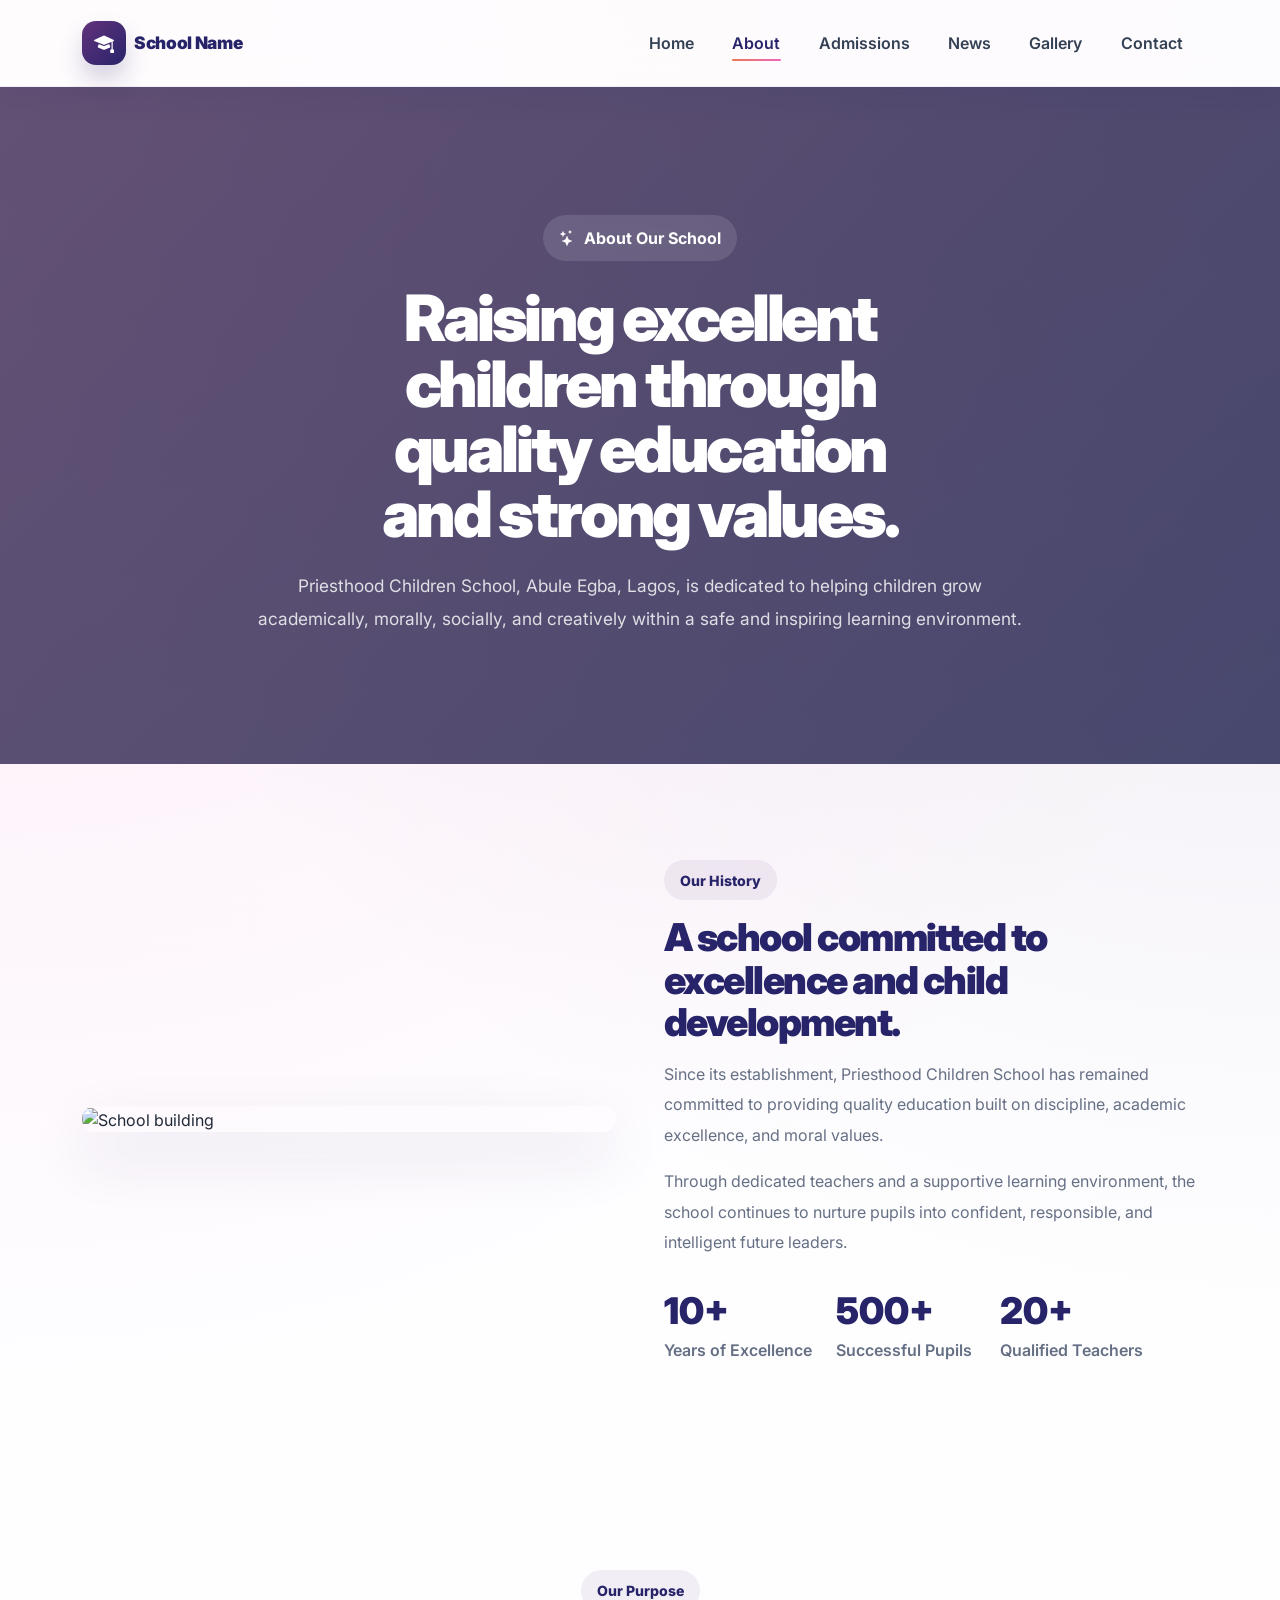
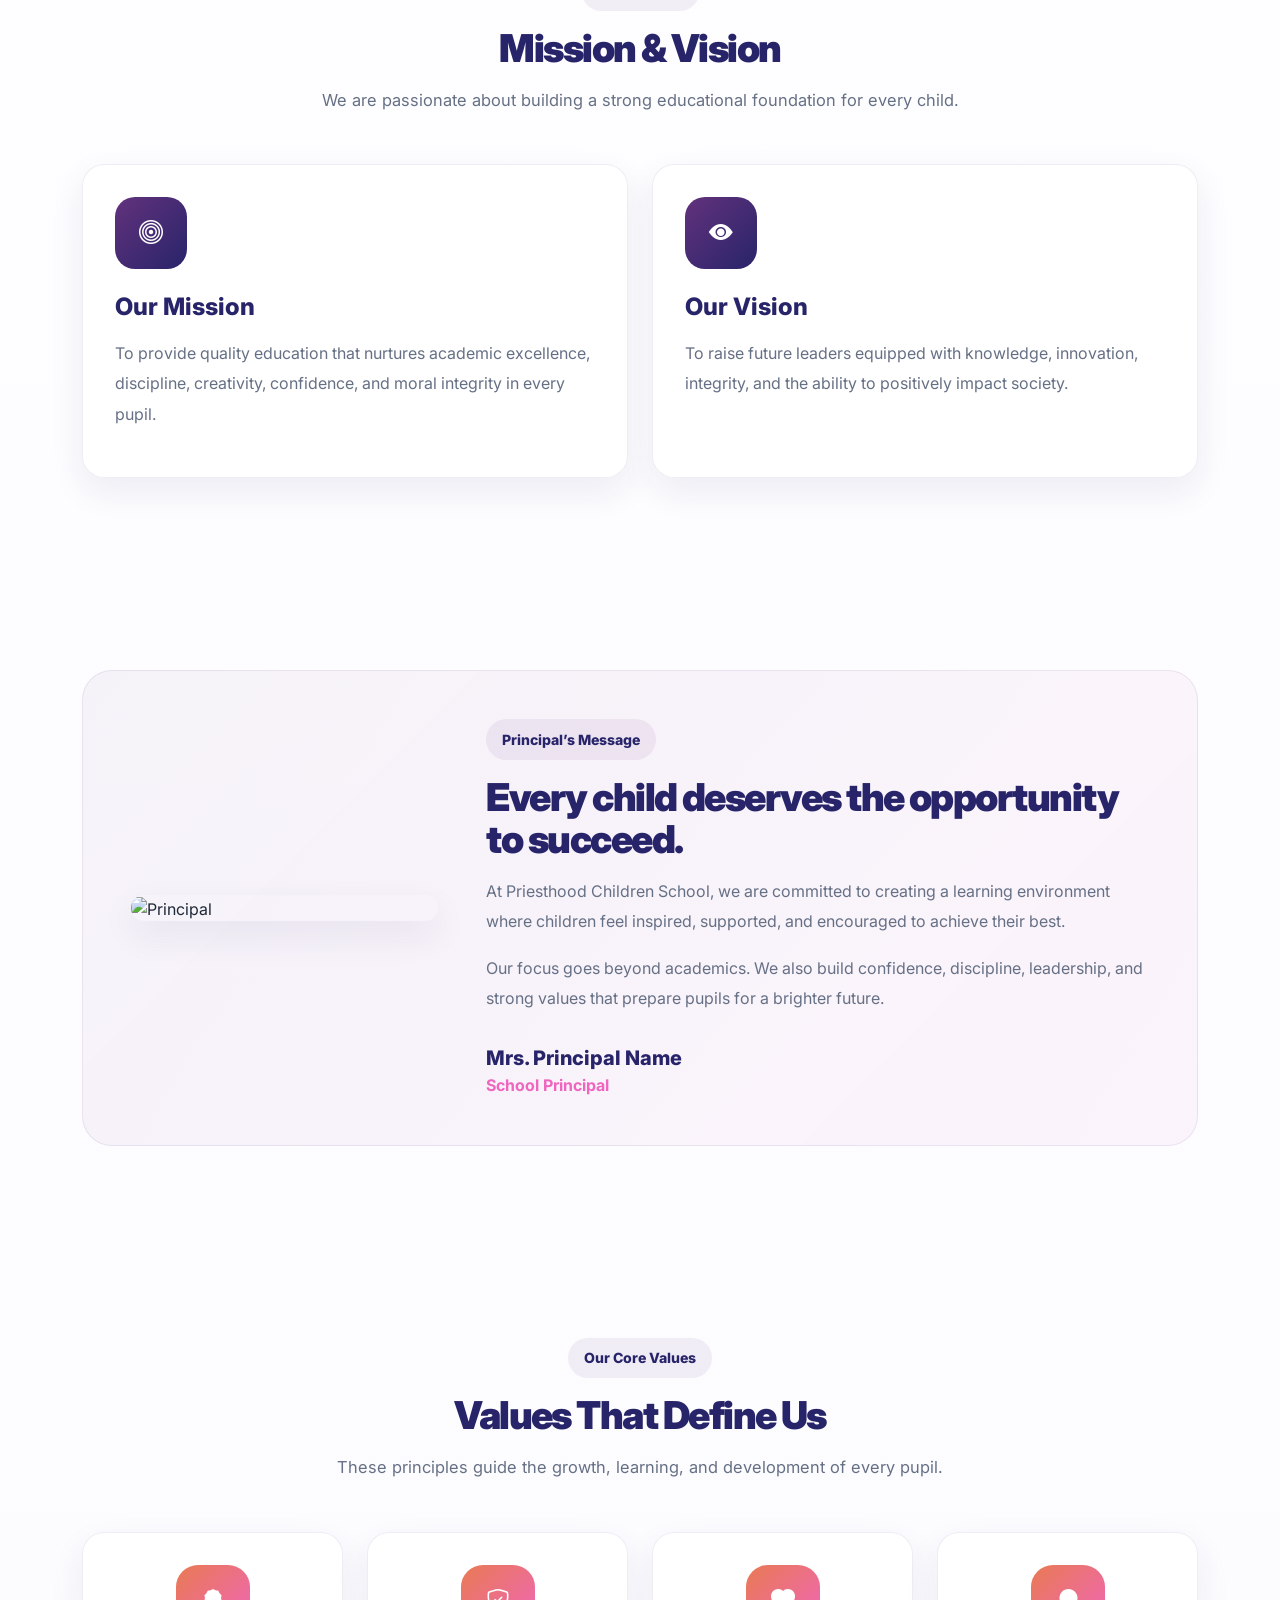
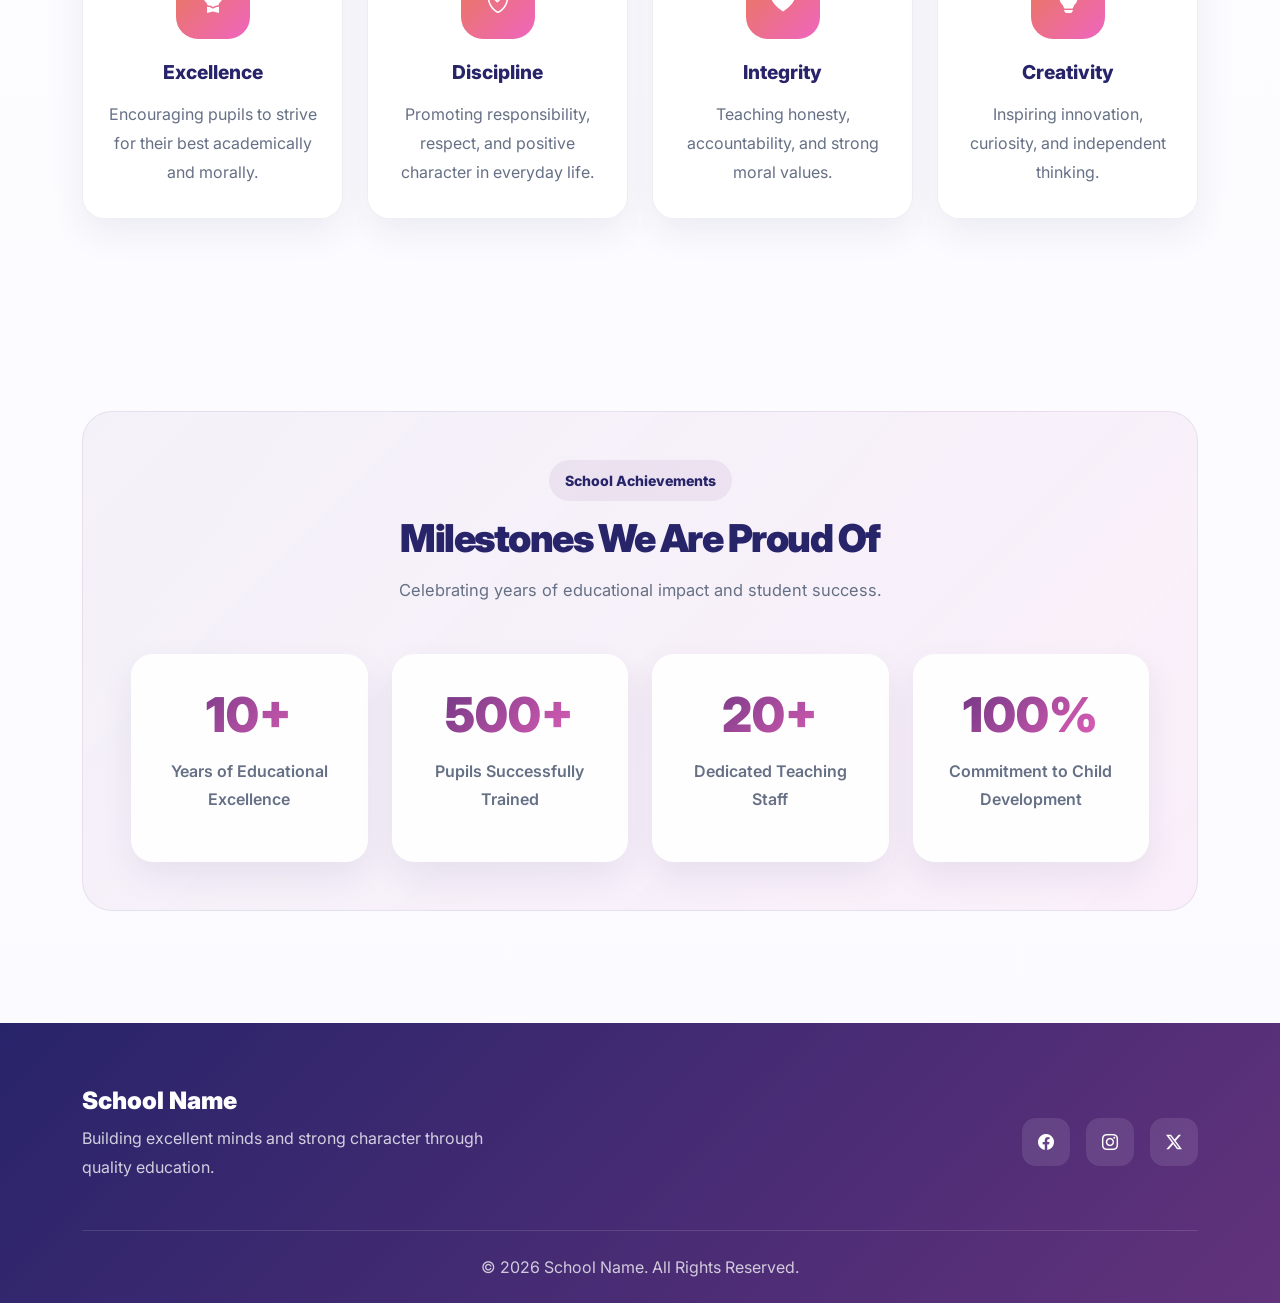
==== about.html @ 733e1d19 "first commit" ====
<!DOCTYPE html>
<html lang="en">
<head>
  <meta charset="UTF-8" />
  <meta name="viewport" content="width=device-width, initial-scale=1.0" />
  <title>School Website</title>
  <link href="https://cdn.jsdelivr.net/npm/bootstrap@5.3.3/dist/css/bootstrap.min.css" rel="stylesheet">
  <link href="https://cdn.jsdelivr.net/npm/bootstrap-icons@1.11.3/font/bootstrap-icons.min.css" rel="stylesheet">
  <link rel="preconnect" href="https://fonts.googleapis.com">
  <link rel="preconnect" href="https://fonts.gstatic.com" crossorigin>
  <link href="https://fonts.googleapis.com/css2?family=Inter:wght@400;500;600;700;800;900&display=swap" rel="stylesheet">
  <link rel="stylesheet" href="styles.css">
</head>
<body>
  <nav class="navbar navbar-expand-lg sticky-top main-nav py-3">
    <div class="container">
      <a class="navbar-brand d-flex align-items-center gap-2" href="#home" aria-label="School home">
        <span class="brand-mark">
          <i class="bi bi-mortarboard-fill"></i>
        </span>
        <span class="brand-text">School Name</span>
      </a>

      <button class="navbar-toggler border-0 shadow-none" type="button" data-bs-toggle="collapse" data-bs-target="#mainNav" aria-controls="mainNav" aria-expanded="false" aria-label="Toggle navigation">
        <span class="navbar-toggler-icon"></span>
      </button>

      <div class="collapse navbar-collapse" id="mainNav">
        <ul class="navbar-nav ms-auto align-items-lg-center gap-lg-2">
          <li class="nav-item"><a class="nav-link" href="index.html">Home</a></li>
          <li class="nav-item"><a class="nav-link active" href="about.html">About</a></li>
          <li class="nav-item"><a class="nav-link" href="admissions.html">Admissions</a></li>
          <li class="nav-item"><a class="nav-link" href="news.html">News</a></li>
          <li class="nav-item"><a class="nav-link" href="gallery.html">Gallery</a></li>
          <li class="nav-item"><a class="nav-link" href="contact.html">Contact</a></li>
        </ul>
      </div>
    </div>
  </nav>
    <!-- =========================================================
       ABOUT HERO SECTION
  ========================================================= -->
  <section class="about-hero-section">
    <div class="about-hero-overlay"></div>

    <div class="container position-relative">
      <div class="row justify-content-center text-center">
        <div class="col-lg-9">
          <span class="about-badge">
            <i class="bi bi-stars"></i>
            About Our School
          </span>

          <h1 class="about-hero-title">
            Raising excellent children through quality education and strong values.
          </h1>

          <p class="about-hero-text">
            Priesthood Children School, Abule Egba, Lagos, is dedicated to helping children grow academically, morally, socially, and creatively within a safe and inspiring learning environment.
          </p>
        </div>
      </div>
    </div>
  </section>

  <!-- =========================================================
       SCHOOL HISTORY SECTION
  ========================================================= -->
  <section class="history-section">
    <div class="container">
      <div class="row align-items-center g-5">
        <div class="col-lg-6">
          <div class="history-image">
            <img src="https://images.unsplash.com/photo-1523050854058-8df90110c9f1?auto=format&fit=crop&w=1400&q=80" alt="School building">
          </div>
        </div>

        <div class="col-lg-6">
          <span class="section-tag">Our History</span>

          <h2 class="section-title">
            A school committed to excellence and child development.
          </h2>

          <p class="history-text">
            Since its establishment, Priesthood Children School has remained committed to providing quality education built on discipline, academic excellence, and moral values.
          </p>

          <p class="history-text">
            Through dedicated teachers and a supportive learning environment, the school continues to nurture pupils into confident, responsible, and intelligent future leaders.
          </p>

          <div class="history-stats">
            <div class="history-stat">
              <h3>10+</h3>
              <p>Years of Excellence</p>
            </div>

            <div class="history-stat">
              <h3>500+</h3>
              <p>Successful Pupils</p>
            </div>

            <div class="history-stat">
              <h3>20+</h3>
              <p>Qualified Teachers</p>
            </div>
          </div>
        </div>
      </div>
    </div>
  </section>

  <!-- =========================================================
       MISSION & VISION SECTION
  ========================================================= -->
  <section class="mission-section">
    <div class="container">
      <div class="section-heading text-center">
        <span class="section-tag">Our Purpose</span>

        <h2 class="section-title">
          Mission & Vision
        </h2>

        <p class="section-subtitle">
          We are passionate about building a strong educational foundation for every child.
        </p>
      </div>

      <div class="row g-4">
        <!-- Mission Card -->
        <div class="col-lg-6">
          <div class="mission-card">
            <div class="mission-icon">
              <i class="bi bi-bullseye"></i>
            </div>

            <h3>Our Mission</h3>

            <p>
              To provide quality education that nurtures academic excellence, discipline, creativity, confidence, and moral integrity in every pupil.
            </p>
          </div>
        </div>

        <!-- Vision Card -->
        <div class="col-lg-6">
          <div class="mission-card">
            <div class="mission-icon">
              <i class="bi bi-eye-fill"></i>
            </div>

            <h3>Our Vision</h3>

            <p>
              To raise future leaders equipped with knowledge, innovation, integrity, and the ability to positively impact society.
            </p>
          </div>
        </div>
      </div>
    </div>
  </section>

  <!-- =========================================================
       PRINCIPAL MESSAGE SECTION
  ========================================================= -->
  <section class="principal-section">
    <div class="container">
      <div class="principal-wrapper">
        <div class="row align-items-center g-5">
          <div class="col-lg-4">
            <div class="principal-image">
              <img src="https://images.unsplash.com/photo-1573496359142-b8d87734a5a2?auto=format&fit=crop&w=1200&q=80" alt="Principal">
            </div>
          </div>

          <div class="col-lg-8">
            <span class="section-tag">Principal’s Message</span>

            <h2 class="section-title">
              Every child deserves the opportunity to succeed.
            </h2>

            <p class="principal-text">
              At Priesthood Children School, we are committed to creating a learning environment where children feel inspired, supported, and encouraged to achieve their best.
            </p>

            <p class="principal-text">
              Our focus goes beyond academics. We also build confidence, discipline, leadership, and strong values that prepare pupils for a brighter future.
            </p>

            <div class="principal-signature">
              <h5>Mrs. Principal Name</h5>
              <span>School Principal</span>
            </div>
          </div>
        </div>
      </div>
    </div>
  </section>

  <!-- =========================================================
       CORE VALUES SECTION
  ========================================================= -->
  <section class="values-section">
    <div class="container">
      <div class="section-heading text-center">
        <span class="section-tag">Our Core Values</span>

        <h2 class="section-title">
          Values That Define Us
        </h2>

        <p class="section-subtitle">
          These principles guide the growth, learning, and development of every pupil.
        </p>
      </div>

      <div class="row g-4">
        <!-- Value -->
        <div class="col-lg-3 col-md-6">
          <div class="value-card">
            <div class="value-icon">
              <i class="bi bi-award-fill"></i>
            </div>

            <h4>Excellence</h4>

            <p>
              Encouraging pupils to strive for their best academically and morally.
            </p>
          </div>
        </div>

        <!-- Value -->
        <div class="col-lg-3 col-md-6">
          <div class="value-card">
            <div class="value-icon">
              <i class="bi bi-shield-check"></i>
            </div>

            <h4>Discipline</h4>

            <p>
              Promoting responsibility, respect, and positive character in everyday life.
            </p>
          </div>
        </div>

        <!-- Value -->
        <div class="col-lg-3 col-md-6">
          <div class="value-card">
            <div class="value-icon">
              <i class="bi bi-heart-fill"></i>
            </div>

            <h4>Integrity</h4>

            <p>
              Teaching honesty, accountability, and strong moral values.
            </p>
          </div>
        </div>

        <!-- Value -->
        <div class="col-lg-3 col-md-6">
          <div class="value-card">
            <div class="value-icon">
              <i class="bi bi-lightbulb-fill"></i>
            </div>

            <h4>Creativity</h4>

            <p>
              Inspiring innovation, curiosity, and independent thinking.
            </p>
          </div>
        </div>
      </div>
    </div>
  </section>

  <!-- =========================================================
       ACHIEVEMENTS SECTION
  ========================================================= -->
  <section class="achievement-section">
    <div class="container">
      <div class="achievement-wrapper">
        <div class="section-heading text-center">
          <span class="section-tag">School Achievements</span>

          <h2 class="section-title">
            Milestones We Are Proud Of
          </h2>

          <p class="section-subtitle">
            Celebrating years of educational impact and student success.
          </p>
        </div>

        <div class="row g-4">
          <!-- Achievement -->
          <div class="col-lg-3 col-md-6">
            <div class="achievement-card">
              <h3>10+</h3>
              <p>Years of Educational Excellence</p>
            </div>
          </div>

          <!-- Achievement -->
          <div class="col-lg-3 col-md-6">
            <div class="achievement-card">
              <h3>500+</h3>
              <p>Pupils Successfully Trained</p>
            </div>
          </div>

          <!-- Achievement -->
          <div class="col-lg-3 col-md-6">
            <div class="achievement-card">
              <h3>20+</h3>
              <p>Dedicated Teaching Staff</p>
            </div>
          </div>

          <!-- Achievement -->
          <div class="col-lg-3 col-md-6">
            <div class="achievement-card">
              <h3>100%</h3>
              <p>Commitment to Child Development</p>
            </div>
          </div>
        </div>
      </div>
    </div>
  </section>

  <!-- =========================================================
       FOOTER SECTION
  ========================================================= -->
  <footer class="main-footer">
    <div class="container">
      <div class="footer-content">
        <div>
          <h4 class="footer-logo">School Name</h4>

          <p class="footer-text">
            Building excellent minds and strong character through quality education.
          </p>
        </div>

        <div class="footer-socials">
          <a href="#"><i class="bi bi-facebook"></i></a>
          <a href="#"><i class="bi bi-instagram"></i></a>
          <a href="#"><i class="bi bi-twitter-x"></i></a>
        </div>
      </div>

      <div class="footer-bottom">
        <p>
          © 2026 School Name. All Rights Reserved.
        </p>
      </div>
    </div>
  </footer>

  <!-- Bootstrap JS -->
  <script src="https://cdn.jsdelivr.net/npm/bootstrap@5.3.3/dist/js/bootstrap.bundle.min.js"></script>
</body>
</html>
---- styles.css ----
:root {
  --major-1: #62327c;
  --major-2: #28246a;
  --minor-1: #e97a53;
  --minor-2: #ef65bf;
  --minor-3: #efffff;

  --text: #1f2937;
  --muted: #667085;
  --white: #ffffff;
  --border: rgba(40, 36, 106, 0.10);
  --shadow: 0 24px 60px rgba(40, 36, 106, 0.12);
  --shadow-soft: 0 14px 34px rgba(40, 36, 106, 0.08);
  --radius-xl: 30px;
  --radius-lg: 22px;
  --radius-md: 16px;
}

* {
  box-sizing: border-box;
}

html {
  scroll-behavior: smooth;
}

body {
  margin: 0;
  font-family: "Inter", sans-serif;
  color: var(--text);
  background:
    radial-gradient(circle at top left, rgba(239, 101, 191, 0.14), transparent 30%),
    radial-gradient(circle at top right, rgba(98, 50, 124, 0.12), transparent 28%),
    linear-gradient(180deg, #ffffff 0%, #fbfbff 100%);
}

/* NAVBAR */
.main-nav {
  background: rgba(255, 255, 255, 0.84) !important;
  backdrop-filter: blur(18px);
  box-shadow: 0 10px 30px rgba(40, 36, 106, 0.08);
  border-bottom: 1px solid rgba(40, 36, 106, 0.06);
}

.navbar-brand {
  text-decoration: none;
}

.brand-mark {
  width: 44px;
  height: 44px;
  border-radius: 14px;
  display: inline-grid;
  place-items: center;
  color: var(--white);
  background: linear-gradient(135deg, var(--major-1), var(--major-2));
  box-shadow: 0 14px 24px rgba(40, 36, 106, 0.20);
  flex: 0 0 auto;
}

.brand-text {
  font-weight: 900;
  font-size: 1.08rem;
  letter-spacing: -0.02em;
  color: var(--major-2);
}

.nav-link {
  position: relative;
  font-weight: 600;
  color: #344054 !important;
  padding: 0.7rem 0.95rem !important;
  transition: color 0.25s ease;
}

.nav-link::after {
  content: "";
  position: absolute;
  left: 0.9rem;
  right: 0.9rem;
  bottom: 0.35rem;
  height: 2px;
  border-radius: 999px;
  background: linear-gradient(90deg, var(--minor-1), var(--minor-2));
  transform: scaleX(0);
  transform-origin: center;
  transition: transform 0.25s ease;
}

.nav-link:hover,
.nav-link.active {
  color: var(--major-2) !important;
}

.nav-link:hover::after,
.nav-link.active::after {
  transform: scaleX(1);
}

.navbar-toggler {
  padding: 0.55rem 0.7rem;
}

.navbar-toggler:focus {
  box-shadow: none;
}

/* HERO */
.hero-section {
  position: relative;
  overflow: hidden;
  min-height: 100vh;
  padding: 0;
}

.hero-bg-carousel {
  position: absolute;
  inset: 0;
  z-index: 0;
}

.hero-bg-carousel .carousel-inner,
.hero-bg-carousel .carousel-item {
  height: 100%;
}

.hero-bg-carousel .carousel-item {
  transition: transform 1s ease-in-out, opacity 1s ease-in-out;
}

.hero-slide {
  width: 100%;
  height: 100vh;
  min-height: 760px;
  background-position: center;
  background-size: cover;
  background-repeat: no-repeat;
}

.hero-overlay-layer {
  position: absolute;
  inset: 0;
  z-index: 1;
  background:
    linear-gradient(90deg, rgba(18, 18, 42, 0.78) 0%, rgba(18, 18, 42, 0.56) 48%, rgba(18, 18, 42, 0.24) 100%),
    radial-gradient(circle at top left, rgba(239, 101, 191, 0.16), transparent 35%),
    radial-gradient(circle at bottom right, rgba(98, 50, 124, 0.18), transparent 30%);
}

.hero-content-wrap {
  position: relative;
  z-index: 2;
}

.hero-copy {
  color: #fff;
}

.hero-copy h1 {
  margin: 0;
  max-width: 12ch;
  font-size: clamp(2.5rem, 5vw, 5.2rem);
  line-height: 1.02;
  letter-spacing: -0.05em;
  font-weight: 900;
  color: #fff;
}

.hero-text {
  margin-top: 1.15rem;
  max-width: 42rem;
  font-size: 1.08rem;
  line-height: 1.9;
  color: rgba(255, 255, 255, 0.86);
}

.hero-badge {
  display: inline-flex;
  align-items: center;
  gap: 0.6rem;
  padding: 0.6rem 0.95rem;
  border-radius: 999px;
  background: rgba(255, 255, 255, 0.14);
  color: #fff;
  font-weight: 700;
  font-size: 0.9rem;
  margin-bottom: 1.1rem;
  border: 1px solid rgba(255, 255, 255, 0.18);
  backdrop-filter: blur(10px);
}

.hero-badge i {
  color: var(--minor-2);
}

.hero-actions .premium-btn {
  border-radius: 999px;
  padding: 0.95rem 1.35rem;
  font-weight: 700;
  border: none;
  transition: transform 0.2s ease, box-shadow 0.2s ease, background 0.2s ease;
}

.hero-actions .premium-btn:hover {
  transform: translateY(-2px);
}

.btn-primary.premium-btn {
  background: linear-gradient(135deg, var(--major-1), var(--major-2));
  box-shadow: 0 16px 28px rgba(40, 36, 106, 0.25);
}

.btn-primary.premium-btn:hover {
  background: linear-gradient(135deg, var(--major-2), var(--major-1));
}

.secondary-btn {
  color: #fff !important;
  background: rgba(255, 255, 255, 0.08) !important;
  border: 1px solid rgba(255, 255, 255, 0.18) !important;
  box-shadow: none;
  backdrop-filter: blur(10px);
}

.secondary-btn:hover {
  color: #fff !important;
  background: rgba(255, 255, 255, 0.14) !important;
}

.hero-mini-row {
  position: relative;
  z-index: 2;
}

.hero-mini-pill {
  display: inline-flex;
  align-items: center;
  gap: 0.5rem;
  padding: 0.65rem 0.95rem;
  border-radius: 999px;
  background: rgba(255, 255, 255, 0.11);
  color: #fff;
  border: 1px solid rgba(255, 255, 255, 0.14);
  backdrop-filter: blur(10px);
  font-weight: 600;
}

.hero-mini-pill i {
  color: var(--minor-2);
}

.hero-card {
  max-width: 390px;
  margin-left: auto;
  padding: 1rem 1.05rem;
  background: rgba(255, 255, 255, 0.95);
  border-radius: 22px;
  box-shadow: var(--shadow-soft);
  border: 1px solid rgba(40, 36, 106, 0.08);
  display: flex;
  gap: 0.95rem;
  align-items: center;
}

.hero-card-icon {
  width: 54px;
  height: 54px;
  border-radius: 18px;
  display: grid;
  place-items: center;
  flex: 0 0 auto;
  color: #fff;
  background: linear-gradient(135deg, var(--minor-1), var(--minor-2));
  box-shadow: 0 12px 22px rgba(239, 122, 83, 0.18);
  font-size: 1.2rem;
}

.hero-card h5 {
  margin: 0 0 0.25rem;
  font-size: 1rem;
  font-weight: 800;
  color: var(--major-2);
}

.hero-card p {
  margin: 0;
  color: var(--muted);
  font-size: 0.94rem;
  line-height: 1.6;
}

.hero-bg-carousel .carousel-indicators {
  margin-bottom: 1rem;
  z-index: 3;
}

.hero-bg-carousel .carousel-indicators [data-bs-target] {
  width: 10px;
  height: 10px;
  border-radius: 50%;
  background-color: rgba(255, 255, 255, 0.75);
}

.hero-bg-carousel .carousel-indicators .active {
  background-color: var(--minor-2);
}

.hero-bg-carousel .carousel-control-prev,
.hero-bg-carousel .carousel-control-next {
  width: 12%;
  z-index: 3;
}

.hero-bg-carousel .carousel-control-prev-icon,
.hero-bg-carousel .carousel-control-next-icon {
  background-size: 55% 55%;
  filter: drop-shadow(0 8px 16px rgba(0, 0, 0, 0.25));
}

/* RESPONSIVE */
@media (max-width: 991.98px) {
  .hero-section {
    min-height: 100svh;
  }

  .hero-slide {
    min-height: 100svh;
  }

  .hero-copy h1 {
    max-width: 100%;
  }

  .hero-card {
    margin-left: 0;
    margin-top: 2rem;
  }
}

@media (max-width: 575.98px) {
  .hero-actions .premium-btn,
  .hero-mini-pill {
    width: 100%;
    justify-content: center;
  }

  .hero-card {
    flex-direction: column;
    align-items: flex-start;
  }
}

.intro-section {
  padding: 5rem 0;
}

.section-kicker {
  display: inline-flex;
  align-items: center;
  gap: 0.5rem;
  padding: 0.55rem 0.9rem;
  border-radius: 999px;
  background: rgba(98, 50, 124, 0.08);
  color: var(--major-2);
  font-weight: 800;
  font-size: 0.88rem;
  margin-bottom: 1rem;
}

.intro-title {
  margin: 0;
  max-width: 14ch;
  font-size: clamp(2rem, 3vw, 3.3rem);
  line-height: 1.08;
  letter-spacing: -0.04em;
  font-weight: 900;
  color: var(--major-2);
}

.intro-text {
  margin-top: 1rem;
  max-width: 42rem;
  font-size: 1.05rem;
  line-height: 1.9;
  color: var(--muted);
}

.intro-actions {
  margin-top: 1.5rem;
}

.intro-card {
  padding: 1.5rem;
  border-radius: var(--radius-lg);
  background: rgba(255, 255, 255, 0.9);
  border: 1px solid rgba(40, 36, 106, 0.08);
  box-shadow: var(--shadow-soft);
}

.intro-card-top {
  margin-bottom: 1rem;
}

.intro-pill {
  display: inline-flex;
  align-items: center;
  gap: 0.5rem;
  padding: 0.6rem 0.9rem;
  border-radius: 999px;
  background: linear-gradient(135deg, rgba(98, 50, 124, 0.08), rgba(239, 101, 191, 0.10));
  color: var(--major-2);
  font-weight: 800;
}

.intro-pill i {
  color: var(--minor-2);
}

.intro-card-text {
  color: var(--muted);
  line-height: 1.85;
}

@media (max-width: 991.98px) {
  .intro-title {
    max-width: 100%;
  }
}

/* ========================================
   GENERAL SECTION STYLES
======================================== */
.section-heading {
  max-width: 760px;
  margin: 0 auto 3rem;
}

.section-tag {
  display: inline-block;
  padding: 0.6rem 1rem;
  border-radius: 999px;
  background: rgba(98, 50, 124, 0.08);
  color: var(--major-2);
  font-size: 0.88rem;
  font-weight: 800;
  margin-bottom: 1rem;
}

.section-title {
  margin: 0;
  font-size: clamp(2rem, 3vw, 3.2rem);
  line-height: 1.1;
  letter-spacing: -0.04em;
  font-weight: 900;
  color: var(--major-2);
}

.section-subtitle {
  margin-top: 1rem;
  color: var(--muted);
  line-height: 1.9;
  font-size: 1.03rem;
}

/* ========================================
   NEWS SECTION
======================================== */
.news-section {
  padding: 5rem 0;
}

.news-card {
  height: 100%;
  overflow: hidden;
  border-radius: var(--radius-lg);
  background: rgba(255, 255, 255, 0.94);
  border: 1px solid rgba(40, 36, 106, 0.08);
  box-shadow: var(--shadow-soft);
  transition: transform 0.3s ease, box-shadow 0.3s ease;
}

.news-card:hover {
  transform: translateY(-8px);
  box-shadow: 0 24px 45px rgba(40, 36, 106, 0.12);
}

.news-image {
  overflow: hidden;
}

.news-image img {
  width: 100%;
  height: 240px;
  object-fit: cover;
  transition: transform 0.5s ease;
}

.news-card:hover .news-image img {
  transform: scale(1.06);
}

.news-content {
  padding: 1.4rem;
}

.news-date {
  display: inline-flex;
  align-items: center;
  gap: 0.45rem;
  color: var(--minor-2);
  font-size: 0.9rem;
  font-weight: 700;
}

.news-title {
  margin-top: 1rem;
  margin-bottom: 0.8rem;
  font-size: 1.25rem;
  line-height: 1.4;
  font-weight: 800;
  color: var(--major-2);
}

.news-text {
  color: var(--muted);
  line-height: 1.8;
}

.news-link {
  display: inline-flex;
  align-items: center;
  gap: 0.5rem;
  margin-top: 1rem;
  color: var(--major-1);
  text-decoration: none;
  font-weight: 700;
}

/* ========================================
   GALLERY SECTION
======================================== */
.gallery-section {
  padding: 5rem 0;
}

.gallery-grid {
  display: grid;
  grid-template-columns: repeat(4, 1fr);
  grid-auto-rows: 240px;
  gap: 1.2rem;
}

.gallery-item {
  overflow: hidden;
  border-radius: var(--radius-lg);
  box-shadow: var(--shadow-soft);
}

.gallery-item.large {
  grid-column: span 2;
  grid-row: span 2;
}

.gallery-item.wide {
  grid-column: span 2;
}

.gallery-item img {
  width: 100%;
  height: 100%;
  object-fit: cover;
  transition: transform 0.6s ease;
}

.gallery-item:hover img {
  transform: scale(1.08);
}

/* ========================================
   CONTACT SECTION
======================================== */
.contact-section {
  padding: 5rem 0;
}

.contact-wrapper {
  padding: 3rem;
  border-radius: var(--radius-xl);
  background: linear-gradient(
    135deg,
    rgba(98, 50, 124, 0.05),
    rgba(239, 101, 191, 0.06)
  );
  border: 1px solid rgba(40, 36, 106, 0.08);
}

.contact-title {
  max-width: 12ch;
}

.contact-text {
  margin-top: 1rem;
  color: var(--muted);
  line-height: 1.9;
}

.contact-list {
  margin-top: 2rem;
  display: grid;
  gap: 1rem;
}

.contact-item {
  display: flex;
  align-items: center;
  gap: 1rem;
  color: var(--major-2);
  font-weight: 600;
}

.contact-item i {
  width: 48px;
  height: 48px;
  border-radius: 14px;
  display: grid;
  place-items: center;
  background: linear-gradient(135deg, var(--major-1), var(--major-2));
  color: #fff;
}

.contact-form {
  padding: 2rem;
  border-radius: var(--radius-lg);
  background: rgba(255, 255, 255, 0.92);
  box-shadow: var(--shadow-soft);
}

.custom-input {
  border: 1px solid rgba(40, 36, 106, 0.10);
  border-radius: 14px;
  padding: 0.95rem 1rem;
  min-height: 56px;
}

.custom-input:focus {
  box-shadow: none;
  border-color: var(--major-1);
}

/* ========================================
   FOOTER SECTION
======================================== */
.main-footer {
  padding-top: 4rem;
  background: linear-gradient(135deg, var(--major-2), var(--major-1));
  color: #fff;
}

.footer-content {
  display: flex;
  align-items: center;
  justify-content: space-between;
  gap: 2rem;
  padding-bottom: 2rem;
}

.footer-logo {
  font-size: 1.5rem;
  font-weight: 900;
}

.footer-text {
  max-width: 420px;
  color: rgba(255, 255, 255, 0.78);
  line-height: 1.8;
}

.footer-socials {
  display: flex;
  gap: 1rem;
}

.footer-socials a {
  width: 48px;
  height: 48px;
  border-radius: 14px;
  display: grid;
  place-items: center;
  background: rgba(255, 255, 255, 0.10);
  color: #fff;
  text-decoration: none;
  transition: 0.3s ease;
}

.footer-socials a:hover {
  transform: translateY(-4px);
  background: rgba(255, 255, 255, 0.18);
}

.footer-bottom {
  padding: 1.5rem 0;
  border-top: 1px solid rgba(255, 255, 255, 0.12);
  text-align: center;
}

.footer-bottom p {
  margin: 0;
  color: rgba(255, 255, 255, 0.75);
}

/* ========================================
   RESPONSIVE DESIGN
======================================== */
@media (max-width: 991.98px) {
  .gallery-grid {
    grid-template-columns: repeat(2, 1fr);
  }

  .footer-content {
    flex-direction: column;
    align-items: flex-start;
  }
}

@media (max-width: 575.98px) {
  .gallery-grid {
    grid-template-columns: 1fr;
    grid-auto-rows: 240px;
  }

  .gallery-item.large,
  .gallery-item.wide {
    grid-column: span 1;
    grid-row: span 1;
  }

  .contact-wrapper {
    padding: 2rem 1.3rem;
  }

  .contact-form {
    padding: 1.3rem;
  }
}


/* =========================================================
   ABOUT HERO SECTION
========================================================= */
.about-hero-section {
  position: relative;

  padding:
    8rem 0;

  overflow: hidden;

  background:
    linear-gradient(
      rgba(17, 24, 39, 0.65),
      rgba(17, 24, 39, 0.65)
    ),
    url("https://images.unsplash.com/photo-1509062522246-3755977927d7?auto=format&fit=crop&w=1600&q=80")
    center/cover no-repeat;
}

.about-hero-overlay {
  position: absolute;
  inset: 0;

  background:
    linear-gradient(
      135deg,
      rgba(98, 50, 124, 0.35),
      rgba(40, 36, 106, 0.45)
    );
}

.about-badge {
  display: inline-flex;
  align-items: center;
  gap: 0.6rem;

  padding:
    0.7rem 1rem;

  border-radius: 999px;

  background:
    rgba(255, 255, 255, 0.12);

  backdrop-filter: blur(10px);

  color: #fff;

  font-weight: 700;

  margin-bottom: 1.5rem;
}

.about-hero-title {
  margin: 0 auto;

  max-width: 12ch;

  font-size:
    clamp(2.7rem, 5vw, 5.5rem);

  line-height: 1.02;

  letter-spacing: -0.05em;

  font-weight: 900;

  color: #fff;
}

.about-hero-text {
  margin:
    1.5rem auto 0;

  max-width: 48rem;

  font-size: 1.08rem;

  line-height: 1.9;

  color:
    rgba(255, 255, 255, 0.82);
}

/* =========================================================
   SCHOOL HISTORY SECTION
========================================================= */
.history-section {
  padding: 6rem 0;
}

.history-image {
  overflow: hidden;

  border-radius: var(--radius-xl);

  box-shadow: var(--shadow);
}

.history-image img {
  width: 100%;
  height: 560px;

  object-fit: cover;
}

.history-text {
  margin-top: 1rem;

  color: var(--muted);

  line-height: 1.9;
}

.history-stats {
  display: flex;
  flex-wrap: wrap;
  gap: 1.5rem;

  margin-top: 2rem;
}

.history-stat {
  min-width: 140px;
}

.history-stat h3 {
  margin: 0;

  font-size: 2.3rem;
  font-weight: 900;

  color: var(--major-2);
}

.history-stat p {
  margin-top: 0.3rem;

  color: var(--muted);

  font-weight: 600;
}

/* =========================================================
   MISSION & VISION SECTION
========================================================= */
.mission-section {
  padding: 6rem 0;
}

.mission-card {
  height: 100%;

  padding: 2rem;

  border-radius: var(--radius-lg);

  background:
    rgba(255, 255, 255, 0.94);

  border:
    1px solid rgba(40, 36, 106, 0.08);

  box-shadow: var(--shadow-soft);

  transition:
    transform 0.3s ease;
}

.mission-card:hover {
  transform: translateY(-8px);
}

.mission-icon {
  width: 72px;
  height: 72px;

  border-radius: 20px;

  display: grid;
  place-items: center;

  background:
    linear-gradient(
      135deg,
      var(--major-1),
      var(--major-2)
    );

  color: #fff;

  font-size: 1.5rem;

  margin-bottom: 1.5rem;
}

.mission-card h3 {
  margin-bottom: 1rem;

  font-size: 1.5rem;
  font-weight: 800;

  color: var(--major-2);
}

.mission-card p {
  color: var(--muted);

  line-height: 1.9;
}

/* =========================================================
   PRINCIPAL SECTION
========================================================= */
.principal-section {
  padding: 6rem 0;
}

.principal-wrapper {
  padding: 3rem;

  border-radius: var(--radius-xl);

  background:
    linear-gradient(
      135deg,
      rgba(98, 50, 124, 0.05),
      rgba(239, 101, 191, 0.06)
    );

  border:
    1px solid rgba(40, 36, 106, 0.08);
}

.principal-image {
  overflow: hidden;

  border-radius: var(--radius-lg);

  box-shadow: var(--shadow-soft);
}

.principal-image img {
  width: 100%;
  height: 460px;

  object-fit: cover;
}

.principal-text {
  margin-top: 1rem;

  color: var(--muted);

  line-height: 1.9;
}

.principal-signature {
  margin-top: 2rem;
}

.principal-signature h5 {
  margin-bottom: 0.2rem;

  font-weight: 800;

  color: var(--major-2);
}

.principal-signature span {
  color: var(--minor-2);

  font-weight: 700;
}

/* =========================================================
   CORE VALUES SECTION
========================================================= */
.values-section {
  padding: 6rem 0;
}

.value-card {
  height: 100%;

  padding: 2rem 1.5rem;

  border-radius: var(--radius-lg);

  text-align: center;

  background:
    rgba(255, 255, 255, 0.94);

  border:
    1px solid rgba(40, 36, 106, 0.08);

  box-shadow: var(--shadow-soft);

  transition:
    transform 0.3s ease;
}

.value-card:hover {
  transform: translateY(-8px);
}

.value-icon {
  width: 74px;
  height: 74px;

  border-radius: 22px;

  margin:
    0 auto 1.4rem;

  display: grid;
  place-items: center;

  background:
    linear-gradient(
      135deg,
      var(--minor-1),
      var(--minor-2)
    );

  color: #fff;

  font-size: 1.5rem;
}

.value-card h4 {
  margin-bottom: 1rem;

  font-size: 1.2rem;
  font-weight: 800;

  color: var(--major-2);
}

.value-card p {
  margin: 0;

  color: var(--muted);

  line-height: 1.8;
}

/* =========================================================
   ACHIEVEMENT SECTION
========================================================= */
.achievement-section {
  padding:
    6rem 0 7rem;
}

.achievement-wrapper {
  padding: 3rem;

  border-radius: var(--radius-xl);

  background:
    linear-gradient(
      135deg,
      rgba(98, 50, 124, 0.05),
      rgba(239, 101, 191, 0.08)
    );

  border:
    1px solid rgba(40, 36, 106, 0.08);
}

.achievement-card {
  padding:
    2rem 1.5rem;

  text-align: center;

  border-radius: var(--radius-lg);

  background:
    rgba(255, 255, 255, 0.94);

  box-shadow: var(--shadow-soft);
}

.achievement-card h3 {
  margin: 0;

  font-size: 3rem;
  font-weight: 900;

  background:
    linear-gradient(
      135deg,
      var(--major-1),
      var(--minor-2)
    );

  background-clip: text;
  -webkit-background-clip: text;
  -webkit-text-fill-color: transparent;
}

.achievement-card p {
  margin-top: 0.8rem;

  color: var(--muted);

  line-height: 1.8;

  font-weight: 600;
}

/* =========================================================
   RESPONSIVE DESIGN
========================================================= */
@media (max-width: 991.98px) {
  .about-hero-title {
    max-width: 100%;
  }

  .principal-wrapper,
  .achievement-wrapper {
    padding: 2rem;
  }
}

/* =========================================================
   ADMISSION PAGE STYLES
========================================================= */

/* =========================================================
   ADMISSION HERO SECTION
========================================================= */
.admission-hero-section {
  position: relative;

  padding: 8rem 0;

  overflow: hidden;

  background:
    linear-gradient(
      rgba(17, 24, 39, 0.70),
      rgba(17, 24, 39, 0.70)
    ),
    url("https://images.unsplash.com/photo-1503676260728-1c00da094a0b?auto=format&fit=crop&w=1600&q=80")
    center/cover no-repeat;
}

.admission-hero-overlay {
  position: absolute;
  inset: 0;

  background:
    linear-gradient(
      135deg,
      rgba(98, 50, 124, 0.40),
      rgba(40, 36, 106, 0.45)
    );
}

/* =========================================================
   ADMISSION PROCESS SECTION
========================================================= */
.admission-process-section {
  padding: 6rem 0;
}

.process-card {
  position: relative;

  height: 100%;

  padding: 2rem;

  border-radius: var(--radius-lg);

  background:
    rgba(255, 255, 255, 0.95);

  border:
    1px solid rgba(40, 36, 106, 0.08);

  box-shadow: var(--shadow-soft);

  transition:
    transform 0.3s ease;
}

.process-card:hover {
  transform: translateY(-8px);
}

.process-number {
  width: 68px;
  height: 68px;

  border-radius: 20px;

  display: grid;
  place-items: center;

  margin-bottom: 1.5rem;

  background:
    linear-gradient(
      135deg,
      var(--major-1),
      var(--major-2)
    );

  color: #fff;

  font-size: 1.4rem;
  font-weight: 900;
}

.process-card h4 {
  margin-bottom: 1rem;

  font-size: 1.2rem;
  font-weight: 800;

  color: var(--major-2);
}

.process-card p {
  margin: 0;

  color: var(--muted);

  line-height: 1.8;
}

/* =========================================================
   REQUIREMENTS SECTION
========================================================= */
.requirements-section {
  padding: 6rem 0;
}

.requirements-image {
  overflow: hidden;

  border-radius: var(--radius-xl);

  box-shadow: var(--shadow);
}

.requirements-image img {
  width: 100%;
  height: 560px;

  object-fit: cover;
}

.requirements-text {
  margin-top: 1rem;

  color: var(--muted);

  line-height: 1.9;
}

.requirements-list {
  margin-top: 2rem;
}

.requirement-item {
  display: flex;
  align-items: center;
  gap: 1rem;

  margin-bottom: 1.2rem;

  padding: 1rem 1.2rem;

  border-radius: 18px;

  background:
    rgba(255, 255, 255, 0.85);

  border:
    1px solid rgba(40, 36, 106, 0.06);

  box-shadow:
    0 10px 24px rgba(40, 36, 106, 0.05);
}

.requirement-item i {
  font-size: 1.2rem;

  color: var(--minor-2);
}

.requirement-item span {
  font-weight: 600;

  color: var(--text);
}

/* =========================================================
   CLASSES SECTION
========================================================= */
.classes-section {
  padding: 6rem 0;
}

.class-card {
  height: 100%;

  padding: 2rem 1.5rem;

  text-align: center;

  border-radius: var(--radius-lg);

  background:
    rgba(255, 255, 255, 0.94);

  border:
    1px solid rgba(40, 36, 106, 0.08);

  box-shadow: var(--shadow-soft);

  transition:
    transform 0.3s ease;
}

.class-card:hover {
  transform: translateY(-8px);
}

.class-icon {
  width: 78px;
  height: 78px;

  margin:
    0 auto 1.5rem;

  border-radius: 24px;

  display: grid;
  place-items: center;

  background:
    linear-gradient(
      135deg,
      var(--minor-1),
      var(--minor-2)
    );

  color: #fff;

  font-size: 1.7rem;
}

.class-card h4 {
  margin-bottom: 1rem;

  font-size: 1.2rem;
  font-weight: 800;

  color: var(--major-2);
}

.class-card p {
  margin: 0;

  color: var(--muted);

  line-height: 1.8;
}

/* =========================================================
   FEES SECTION
========================================================= */
.fees-section {
  padding: 6rem 0;
}

.fees-wrapper {
  padding: 3rem;

  border-radius: var(--radius-xl);

  background:
    linear-gradient(
      135deg,
      rgba(98, 50, 124, 0.05),
      rgba(239, 101, 191, 0.08)
    );

  border:
    1px solid rgba(40, 36, 106, 0.08);
}

.fees-text {
  margin-top: 1rem;

  color: var(--muted);

  line-height: 1.9;
}

.fees-card {
  padding: 2rem;

  text-align: center;

  border-radius: var(--radius-lg);

  background:
    rgba(255, 255, 255, 0.94);

  box-shadow: var(--shadow-soft);
}

.fees-card i {
  font-size: 3rem;

  color: var(--major-1);
}

.fees-card h4 {
  margin:
    1rem 0 0.8rem;

  font-weight: 800;

  color: var(--major-2);
}

.fees-card p {
  margin: 0;

  color: var(--muted);

  line-height: 1.8;
}

/* =========================================================
   ADMISSION CTA SECTION
========================================================= */
.admission-cta-section {
  padding:
    0 0 7rem;
}

.admission-cta-wrapper {
  padding: 3rem;

  border-radius: var(--radius-xl);

  background:
    linear-gradient(
      135deg,
      var(--major-1),
      var(--major-2)
    );

  color: #fff;

  box-shadow:
    0 24px 60px rgba(40, 36, 106, 0.20);
}

.admission-cta-wrapper h2 {
  margin: 0;

  font-size:
    clamp(2rem, 3vw, 3rem);

  font-weight: 900;

  line-height: 1.1;
}

.admission-cta-wrapper p {
  margin-top: 1rem;

  max-width: 42rem;

  color:
    rgba(255, 255, 255, 0.82);

  line-height: 1.9;
}

.cta-buttons {
  display: flex;
  flex-direction: column;
  gap: 1rem;
}

.admission-btn-primary,
.admission-btn-secondary {
  display: flex;
  align-items: center;
  justify-content: center;
  gap: 0.7rem;

  padding:
    1rem 1.4rem;

  border-radius: 999px;

  font-weight: 700;

  text-decoration: none;

  transition:
    transform 0.3s ease;
}

.admission-btn-primary {
  background: #fff;

  color: var(--major-2);
}

.admission-btn-secondary {
  background:
    rgba(255, 255, 255, 0.10);

  color: #fff;

  border:
    1px solid rgba(255, 255, 255, 0.15);
}

.admission-btn-primary:hover,
.admission-btn-secondary:hover {
  transform: translateY(-4px);
}

/* =========================================================
   RESPONSIVE DESIGN
========================================================= */
@media (max-width: 991.98px) {
  .fees-wrapper,
  .admission-cta-wrapper {
    padding: 2rem;
  }
}

@media (max-width: 575.98px) {
  .admission-process-section,
  .requirements-section,
  .classes-section,
  .fees-section {
    padding: 4rem 0;
  }

  .requirements-image img {
    height: 340px;
  }

  .fees-wrapper,
  .admission-cta-wrapper {
    padding: 1.5rem;
  }

  .cta-buttons {
    margin-top: 1rem;
  }
}

/* =========================================================
   NEWS / BLOG PAGE STYLES
========================================================= */

/* =========================================================
   NEWS HERO SECTION
========================================================= */
.news-hero-section {
  position: relative;

  padding: 8rem 0;

  overflow: hidden;

  background:
    linear-gradient(
      rgba(17, 24, 39, 0.70),
      rgba(17, 24, 39, 0.70)
    ),
    url("https://images.unsplash.com/photo-1497633762265-9d179a990aa6?auto=format&fit=crop&w=1600&q=80")
    center/cover no-repeat;
}

.news-hero-overlay {
  position: absolute;
  inset: 0;

  background:
    linear-gradient(
      135deg,
      rgba(98, 50, 124, 0.35),
      rgba(40, 36, 106, 0.45)
    );
}

/* =========================================================
   FEATURED NEWS SECTION
========================================================= */
.featured-news-section {
  padding: 6rem 0;
}

.featured-news-image {
  overflow: hidden;

  border-radius: var(--radius-xl);

  box-shadow: var(--shadow);
}

.featured-news-image img {
  width: 100%;
  height: 560px;

  object-fit: cover;
}

.featured-news-text {
  margin-top: 1.2rem;

  color: var(--muted);

  line-height: 1.9;
}

.featured-news-meta {
  display: flex;
  flex-wrap: wrap;
  gap: 1.5rem;

  margin-top: 1.5rem;
}

.featured-news-meta span {
  display: flex;
  align-items: center;
  gap: 0.5rem;

  color: var(--major-2);

  font-weight: 700;
}

.read-more-btn {
  display: inline-flex;
  align-items: center;
  gap: 0.7rem;

  margin-top: 2rem;

  padding:
    1rem 1.4rem;

  border-radius: 999px;

  text-decoration: none;

  background:
    linear-gradient(
      135deg,
      var(--major-1),
      var(--major-2)
    );

  color: #fff;

  font-weight: 700;

  transition:
    transform 0.3s ease;
}

.read-more-btn:hover {
  transform: translateY(-4px);

  color: #fff;
}

/* =========================================================
   LATEST NEWS SECTION
========================================================= */
.latest-news-section {
  padding: 6rem 0;
}

.news-card {
  height: 100%;

  overflow: hidden;

  border-radius: var(--radius-lg);

  background:
    rgba(255, 255, 255, 0.95);

  border:
    1px solid rgba(40, 36, 106, 0.08);

  box-shadow: var(--shadow-soft);

  transition:
    transform 0.3s ease;
}

.news-card:hover {
  transform: translateY(-8px);
}

.news-image {
  overflow: hidden;
}

.news-image img {
  width: 100%;
  height: 250px;

  object-fit: cover;

  transition:
    transform 0.4s ease;
}

.news-card:hover .news-image img {
  transform: scale(1.05);
}

.news-content {
  padding: 1.6rem;
}

.news-category {
  display: inline-block;

  padding:
    0.45rem 0.9rem;

  border-radius: 999px;

  background:
    rgba(98, 50, 124, 0.08);

  color: var(--major-2);

  font-size: 0.8rem;
  font-weight: 800;

  margin-bottom: 1rem;
}

.news-content h4 {
  margin-bottom: 1rem;

  font-size: 1.2rem;
  font-weight: 800;

  line-height: 1.5;

  color: var(--major-2);
}

.news-content p {
  margin-bottom: 1.2rem;

  color: var(--muted);

  line-height: 1.8;
}

.news-meta span {
  display: flex;
  align-items: center;
  gap: 0.5rem;

  color: var(--major-1);

  font-weight: 700;

  font-size: 0.92rem;
}

/* =========================================================
   ANNOUNCEMENT SECTION
========================================================= */
.announcement-section {
  padding: 6rem 0;
}

.announcement-wrapper {
  padding: 3rem;

  border-radius: var(--radius-xl);

  background:
    linear-gradient(
      135deg,
      rgba(98, 50, 124, 0.05),
      rgba(239, 101, 191, 0.08)
    );

  border:
    1px solid rgba(40, 36, 106, 0.08);
}

.announcement-list {
  margin-top: 2rem;
}

.announcement-item {
  display: flex;
  gap: 1.2rem;

  padding: 1.5rem;

  margin-bottom: 1.2rem;

  border-radius: 22px;

  background:
    rgba(255, 255, 255, 0.92);

  box-shadow:
    0 10px 24px rgba(40, 36, 106, 0.06);
}

.announcement-icon {
  width: 64px;
  height: 64px;

  border-radius: 18px;

  display: grid;
  place-items: center;

  flex-shrink: 0;

  background:
    linear-gradient(
      135deg,
      var(--minor-1),
      var(--minor-2)
    );

  color: #fff;

  font-size: 1.3rem;
}

.announcement-item h5 {
  margin-bottom: 0.7rem;

  font-weight: 800;

  color: var(--major-2);
}

.announcement-item p {
  margin: 0;

  color: var(--muted);

  line-height: 1.8;
}

/* =========================================================
   UPCOMING EVENTS SECTION
========================================================= */
.upcoming-events-section {
  padding:
    6rem 0 7rem;
}

.event-card {
  display: flex;
  gap: 1.2rem;

  height: 100%;

  padding: 2rem;

  border-radius: var(--radius-lg);

  background:
    rgba(255, 255, 255, 0.95);

  border:
    1px solid rgba(40, 36, 106, 0.08);

  box-shadow: var(--shadow-soft);

  transition:
    transform 0.3s ease;
}

.event-card:hover {
  transform: translateY(-8px);
}

.event-date {
  min-width: 90px;
  height: 90px;

  border-radius: 22px;

  display: flex;
  flex-direction: column;
  align-items: center;
  justify-content: center;

  background:
    linear-gradient(
      135deg,
      var(--major-1),
      var(--major-2)
    );

  color: #fff;
}

.event-date h3 {
  margin: 0;

  font-size: 2rem;
  font-weight: 900;
}

.event-date span {
  font-size: 0.9rem;
  font-weight: 700;

  letter-spacing: 1px;
}

.event-content h4 {
  margin-bottom: 0.8rem;

  font-size: 1.15rem;
  font-weight: 800;

  color: var(--major-2);
}

.event-content p {
  margin: 0;

  color: var(--muted);

  line-height: 1.8;
}

/* =========================================================
   RESPONSIVE DESIGN
========================================================= */
@media (max-width: 991.98px) {
  .announcement-wrapper {
    padding: 2rem;
  }
}

@media (max-width: 575.98px) {
  .featured-news-section,
  .latest-news-section,
  .announcement-section,
  .upcoming-events-section {
    padding: 4rem 0;
  }

  .featured-news-image img {
    height: 340px;
  }

  .announcement-wrapper {
    padding: 1.5rem;
  }

  .announcement-item {
    flex-direction: column;
  }

  .event-card {
    flex-direction: column;
  }
}
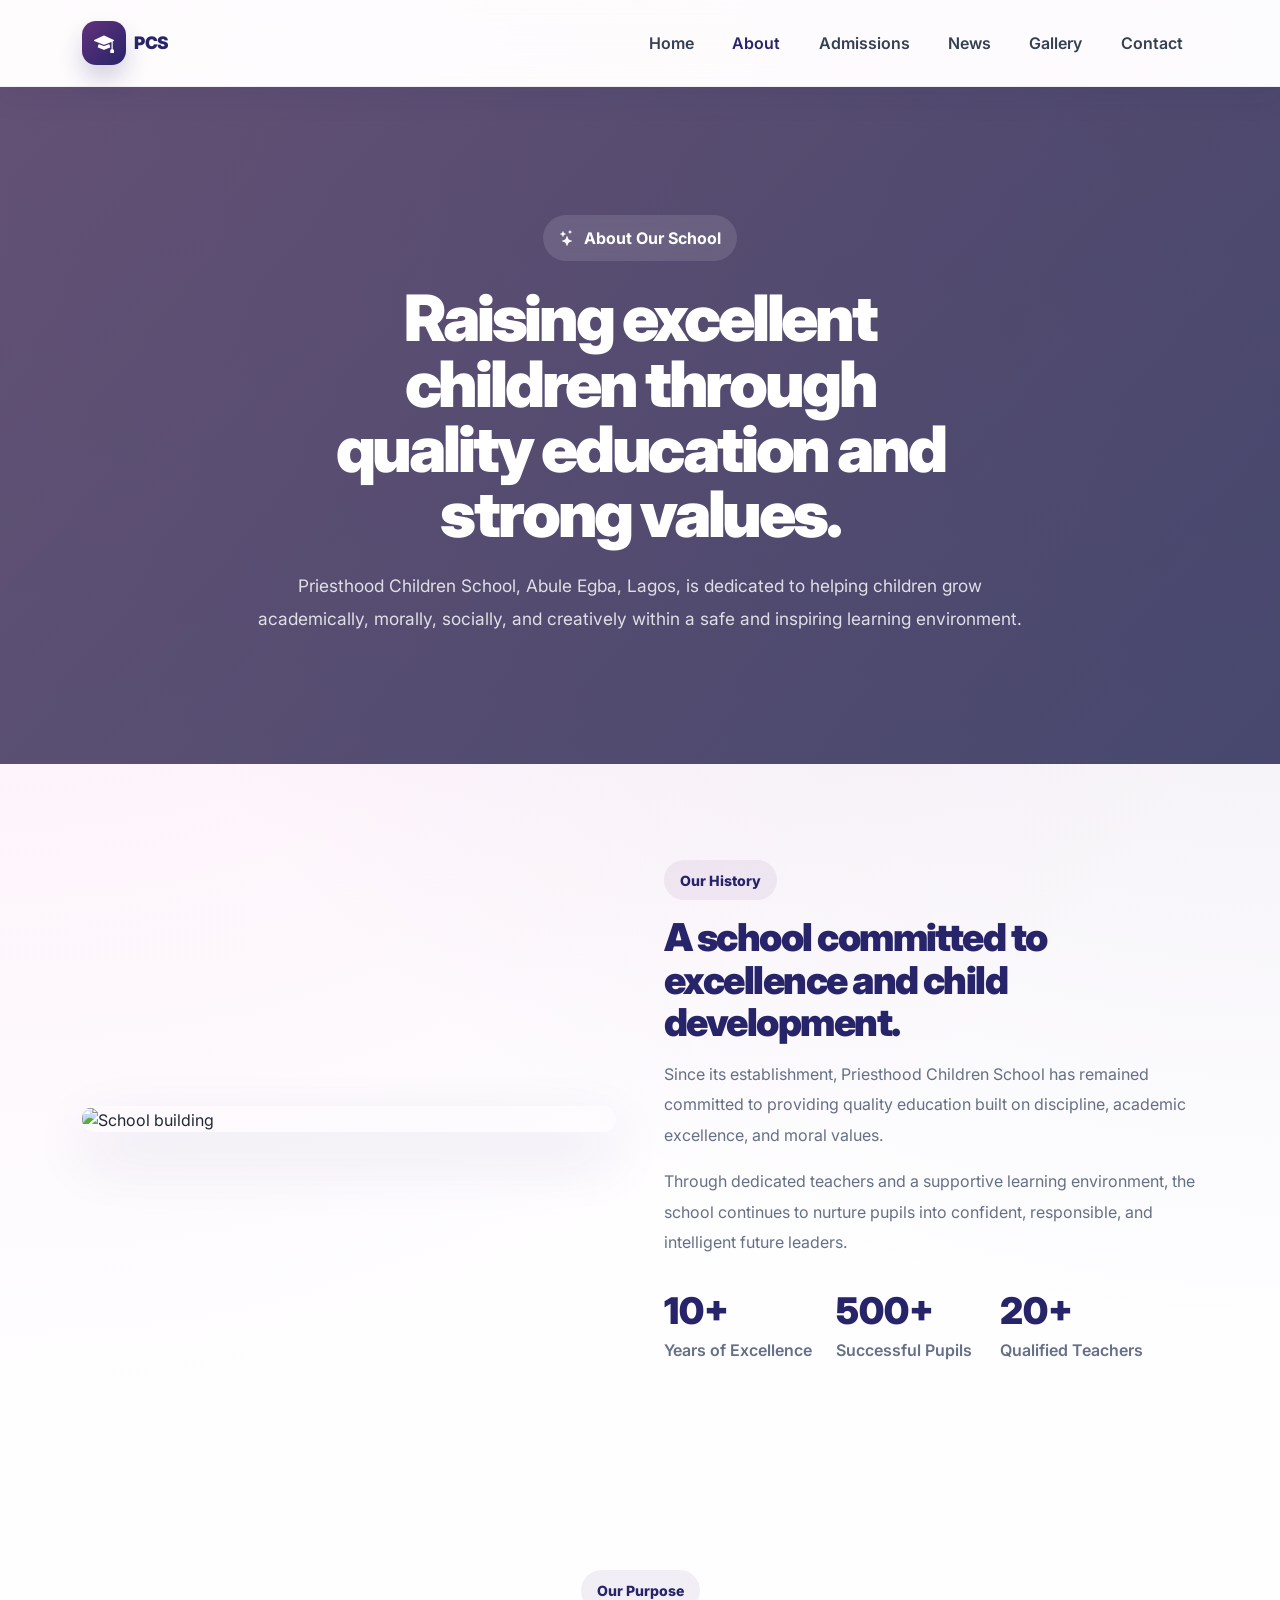
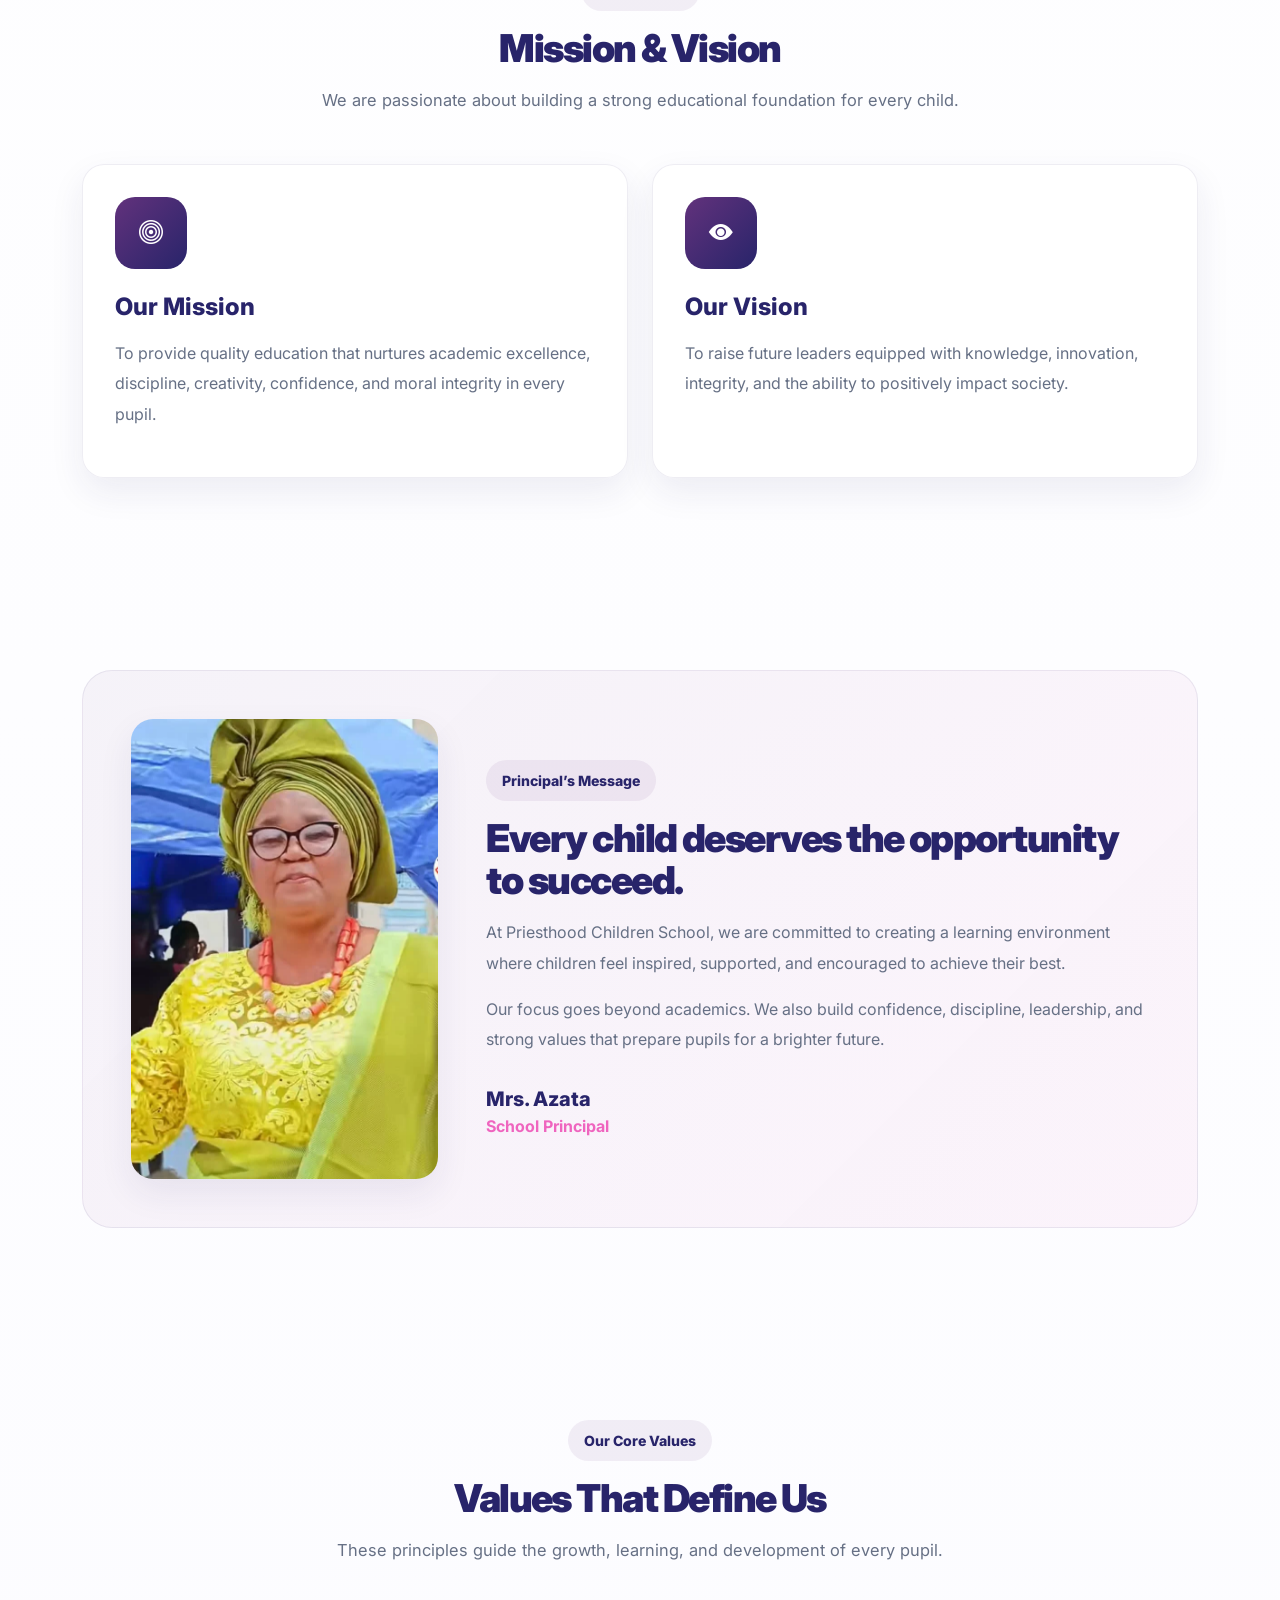
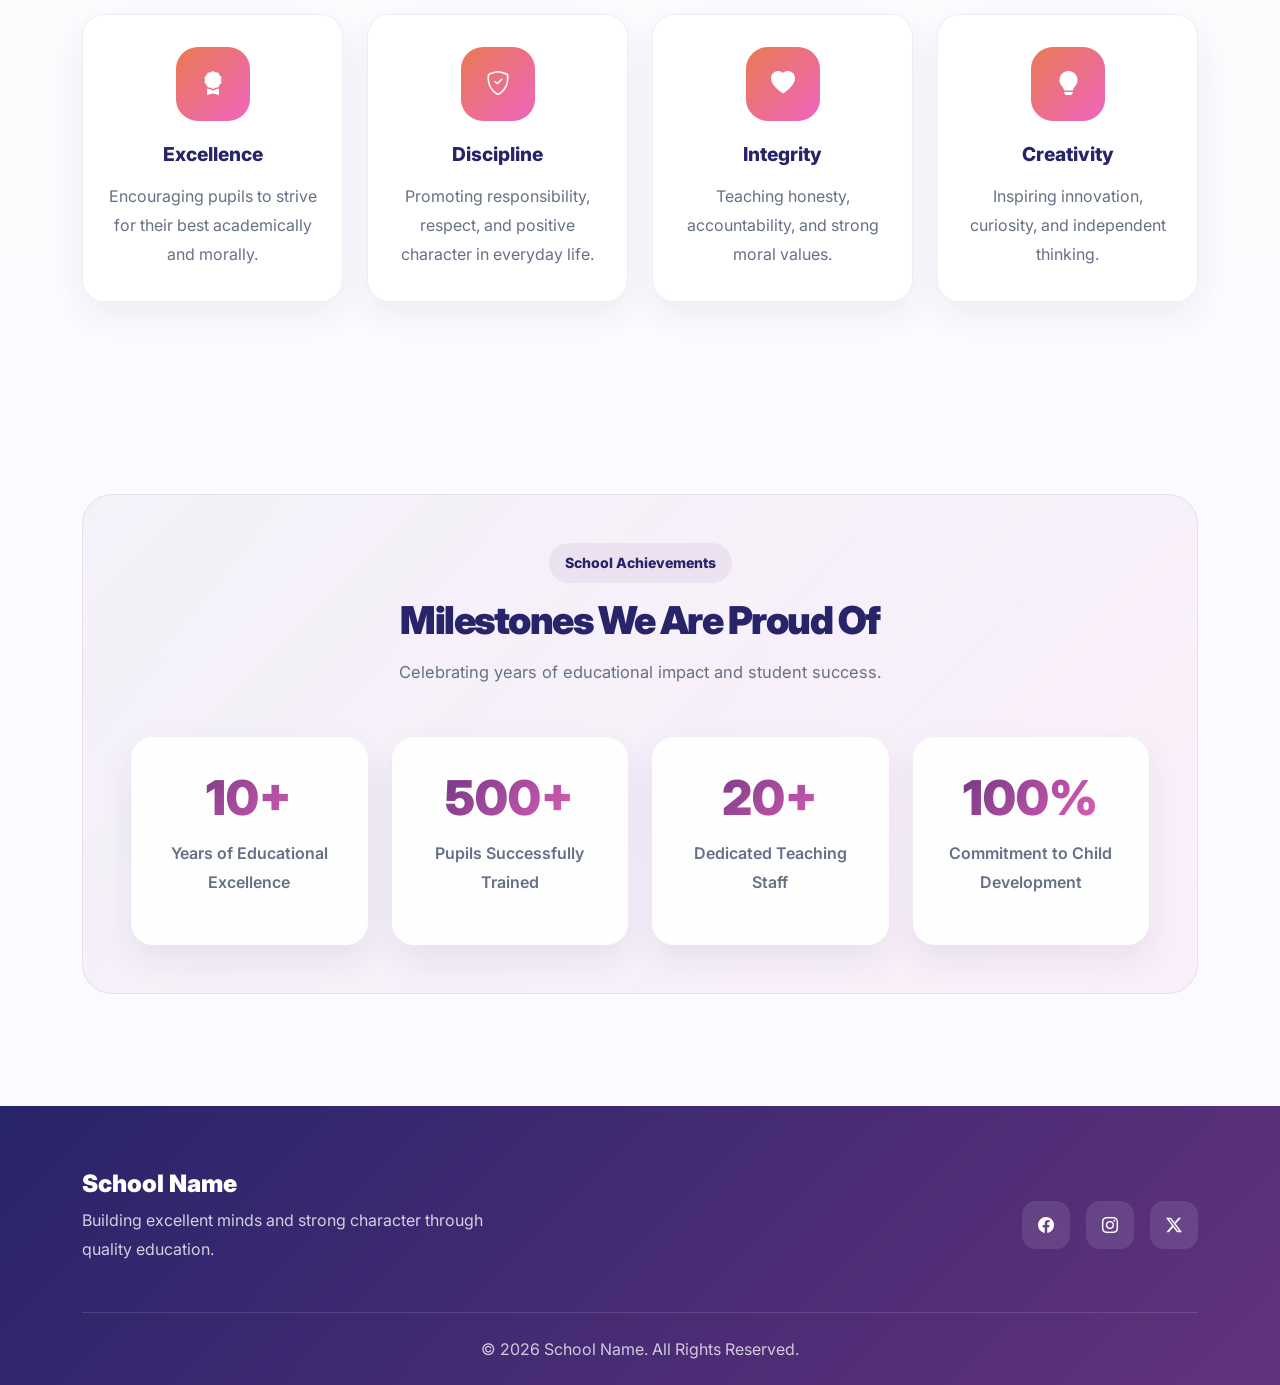
==== commit 0985a54a: "Improved on website" ====
--- a/about.html
+++ b/about.html
@@ -18,7 +18,7 @@
         <span class="brand-mark">
           <i class="bi bi-mortarboard-fill"></i>
         </span>
-        <span class="brand-text">School Name</span>
+        <span class="brand-text">PCS</span>
       </a>
 
       <button class="navbar-toggler border-0 shadow-none" type="button" data-bs-toggle="collapse" data-bs-target="#mainNav" aria-controls="mainNav" aria-expanded="false" aria-label="Toggle navigation">
@@ -71,7 +71,7 @@
       <div class="row align-items-center g-5">
         <div class="col-lg-6">
           <div class="history-image">
-            <img src="https://images.unsplash.com/photo-1523050854058-8df90110c9f1?auto=format&fit=crop&w=1400&q=80" alt="School building">
+            <img src="https://images.unsplash.com/photo-1562774053-701939374585?auto=format&fit=crop&w=1200&q=80" alt="School building">
           </div>
         </div>
 
@@ -171,7 +171,7 @@
         <div class="row align-items-center g-5">
           <div class="col-lg-4">
             <div class="principal-image">
-              <img src="https://images.unsplash.com/photo-1573496359142-b8d87734a5a2?auto=format&fit=crop&w=1200&q=80" alt="Principal">
+              <img src="images/priesthood-children-school-25.webp" alt="Principal">
             </div>
           </div>
 
@@ -191,7 +191,7 @@
             </p>
 
             <div class="principal-signature">
-              <h5>Mrs. Principal Name</h5>
+              <h5>Mrs. Azata</h5>
               <span>School Principal</span>
             </div>
           </div>
--- a/styles.css
+++ b/styles.css
@@ -81,7 +81,7 @@
   bottom: 0.35rem;
   height: 2px;
   border-radius: 999px;
-  background: linear-gradient(90deg, var(--minor-1), var(--minor-2));
+  background: linear-gradient(90deg, var(--minor-1));
   transform: scaleX(0);
   transform-origin: center;
   transition: transform 0.25s ease;
@@ -270,7 +270,7 @@
   place-items: center;
   flex: 0 0 auto;
   color: #fff;
-  background: linear-gradient(135deg, var(--minor-1), var(--minor-2));
+  background: linear-gradient(135deg, var(--minor-1));
   box-shadow: 0 12px 22px rgba(239, 122, 83, 0.18);
   font-size: 1.2rem;
 }
@@ -574,6 +574,43 @@
 
 .gallery-item:hover img {
   transform: scale(1.08);
+}
+
+/* =========================================================
+   GALLERY FILTER SECTION (FIX ALIGNMENT)
+========================================================= */
+
+.gallery-filter-section {
+  padding: 2.5rem 0 1.5rem;
+}
+
+.filter-buttons {
+  display: flex;
+  flex-wrap: wrap;
+  justify-content: center;
+  gap: 0.8rem;
+}
+
+.filter-btn {
+  padding: 0.6rem 1.2rem;
+  border-radius: 999px;
+  border: 1px solid rgba(40, 36, 106, 0.15);
+  background: #fff;
+  color: var(--major-2);
+  font-weight: 600;
+  transition: all 0.25s ease;
+  cursor: pointer;
+}
+
+.filter-btn:hover {
+  transform: translateY(-2px);
+  box-shadow: var(--shadow-soft);
+}
+
+.filter-btn.active {
+  background: linear-gradient(135deg, var(--major-1), var(--major-2));
+  color: #fff;
+  border: none;
 }
 
 /* ========================================
@@ -760,7 +797,7 @@
       rgba(17, 24, 39, 0.65),
       rgba(17, 24, 39, 0.65)
     ),
-    url("https://images.unsplash.com/photo-1509062522246-3755977927d7?auto=format&fit=crop&w=1600&q=80")
+    url("https://images.unsplash.com/photo-1562774053-701939374585?auto=format&fit=crop&w=1200&q=80")
     center/cover no-repeat;
 }
 
@@ -801,7 +838,7 @@
 .about-hero-title {
   margin: 0 auto;
 
-  max-width: 12ch;
+  max-width: 15ch;
 
   font-size:
     clamp(2.7rem, 5vw, 5.5rem);
@@ -2036,4 +2073,357 @@
   .event-card {
     flex-direction: column;
   }
+}
+
+/* =========================================================
+   GALLERY PAGE STYLES
+========================================================= */
+
+/* =========================================================
+   GALLERY HERO SECTION
+========================================================= */
+.gallery-hero-section {
+  position: relative;
+
+  padding: 8rem 0;
+
+  overflow: hidden;
+
+  background:
+    linear-gradient(
+      rgba(17, 24, 39, 0.70),
+      rgba(17, 24, 39, 0.70)
+    ),
+    url("https://images.unsplash.com/photo-1524995997946-a1c2e315a42f?auto=format&fit=crop&w=1600&q=80")
+    center/cover no-repeat;
+}
+
+.gallery-hero-overlay {
+  position: absolute;
+  inset: 0;
+
+  background:
+    linear-gradient(
+      135deg,
+      rgba(98, 50, 124, 0.35),
+      rgba(40, 36, 106, 0.45)
+    );
+}
+
+/* =========================================================
+   FILTER BUTTONS
+========================================================= */
+.gallery-filter-section {
+  padding: 3rem 0;
+}
+
+.filter-buttons {
+  display: flex;
+  flex-wrap: wrap;
+  justify-content: center;
+  gap: 1rem;
+}
+
+.filter-btn {
+  padding: 0.7rem 1.4rem;
+
+  border-radius: 999px;
+
+  border: 1px solid rgba(40, 36, 106, 0.15);
+
+  background: #fff;
+
+  font-weight: 700;
+
+  color: var(--major-2);
+
+  transition: 0.3s ease;
+}
+
+.filter-btn:hover,
+.filter-btn.active {
+  background: linear-gradient(135deg, var(--major-1), var(--major-2));
+  color: #fff;
+  transform: translateY(-3px);
+}
+
+/* =========================================================
+   GALLERY GRID
+========================================================= */
+.gallery-grid-section {
+  padding: 2rem 0 7rem;
+}
+
+.gallery-card {
+  position: relative;
+
+  overflow: hidden;
+
+  border-radius: var(--radius-xl);
+
+  box-shadow: var(--shadow);
+
+  cursor: pointer;
+}
+
+.gallery-card img {
+  width: 100%;
+  height: 280px;
+
+  object-fit: cover;
+
+  transition: transform 0.5s ease;
+}
+
+.gallery-card:hover img {
+  transform: scale(1.1);
+}
+
+.gallery-overlay {
+  position: absolute;
+  inset: 0;
+
+  display: flex;
+  align-items: flex-end;
+
+  padding: 1.2rem;
+
+  background: linear-gradient(
+    to top,
+    rgba(0,0,0,0.65),
+    transparent
+  );
+
+  opacity: 0;
+
+  transition: 0.3s ease;
+}
+
+.gallery-card:hover .gallery-overlay {
+  opacity: 1;
+}
+
+.gallery-overlay h5 {
+  color: #fff;
+
+  font-weight: 800;
+
+  margin: 0;
+}
+
+/* =========================================================
+   RESPONSIVE
+========================================================= */
+@media (max-width: 575.98px) {
+  .gallery-card img {
+    height: 220px;
+  }
+
+  .filter-buttons {
+    gap: 0.6rem;
+  }
+}
+
+/* =========================================================
+   CONTACT PAGE STYLES
+========================================================= */
+
+/* =========================================================
+   CONTACT HERO SECTION
+========================================================= */
+.contact-hero-section {
+  position: relative;
+
+  padding: 8rem 0;
+
+  overflow: hidden;
+
+  background:
+    linear-gradient(
+      rgba(17, 24, 39, 0.70),
+      rgba(17, 24, 39, 0.70)
+    ),
+    url("https://images.unsplash.com/photo-1508780709619-79562169bc64?auto=format&fit=crop&w=1200&q=80")
+    center/cover no-repeat;
+}
+
+.contact-hero-overlay {
+  position: absolute;
+  inset: 0;
+
+  background:
+    linear-gradient(
+      135deg,
+      rgba(98, 50, 124, 0.35),
+      rgba(40, 36, 106, 0.45)
+    );
+}
+
+/* =========================================================
+   CONTACT INFO SECTION
+========================================================= */
+.contact-info-section {
+  padding: 6rem 0;
+}
+
+.contact-info-card {
+  height: 100%;
+
+  padding: 2rem;
+
+  text-align: center;
+
+  border-radius: var(--radius-lg);
+
+  background: rgba(255, 255, 255, 0.95);
+
+  box-shadow: var(--shadow-soft);
+
+  border: 1px solid rgba(40, 36, 106, 0.08);
+
+  transition: 0.3s ease;
+}
+
+.contact-info-card:hover {
+  transform: translateY(-6px);
+}
+
+.contact-icon {
+  width: 70px;
+  height: 70px;
+
+  margin: 0 auto 1.2rem;
+
+  display: grid;
+  place-items: center;
+
+  border-radius: 22px;
+
+  background: linear-gradient(135deg, var(--minor-1));
+
+  color: #fff;
+
+  font-size: 1.6rem;
+}
+
+.contact-info-card h4 {
+  font-weight: 800;
+
+  color: var(--major-2);
+
+  margin-bottom: 0.8rem;
+}
+
+.contact-info-card p {
+  color: var(--muted);
+
+  line-height: 1.8;
+
+  margin: 0;
+}
+
+/* =========================================================
+   CONTACT FORM SECTION
+========================================================= */
+.contact-form-section {
+  padding: 6rem 0;
+}
+
+.contact-form-card {
+  padding: 2.5rem;
+
+  border-radius: var(--radius-xl);
+
+  background: #fff;
+
+  box-shadow: var(--shadow);
+
+  border: 1px solid rgba(40, 36, 106, 0.08);
+}
+
+.contact-form-card h2 {
+  font-weight: 900;
+
+  color: var(--major-2);
+
+  margin-bottom: 0.5rem;
+}
+
+.contact-form-card p {
+  color: var(--muted);
+
+  margin-bottom: 2rem;
+}
+
+.contact-form-card .form-control {
+  padding: 0.9rem 1rem;
+
+  border-radius: 14px;
+
+  border: 1px solid rgba(40, 36, 106, 0.15);
+}
+
+.contact-form-card .form-control:focus {
+  box-shadow: none;
+
+  border-color: var(--major-1);
+}
+
+.contact-btn {
+  width: 100%;
+
+  padding: 1rem;
+
+  border: none;
+
+  border-radius: 999px;
+
+  font-weight: 800;
+
+  color: #fff;
+
+  background: linear-gradient(135deg, var(--major-1), var(--major-2));
+
+  display: flex;
+  align-items: center;
+  justify-content: center;
+  gap: 0.6rem;
+
+  transition: 0.3s ease;
+}
+
+.contact-btn:hover {
+  transform: translateY(-4px);
+}
+
+/* =========================================================
+   MAP SECTION
+========================================================= */
+.map-wrapper {
+  border-radius: var(--radius-xl);
+
+  overflow: hidden;
+
+  box-shadow: var(--shadow);
+}
+
+.map-wrapper iframe {
+  width: 100%;
+
+  height: 520px;
+
+  border: 0;
+}
+
+/* =========================================================
+   RESPONSIVE
+========================================================= */
+@media (max-width: 575.98px) {
+  .contact-form-card {
+    padding: 1.5rem;
+  }
+
+  .map-wrapper iframe {
+    height: 350px;
+  }
 }
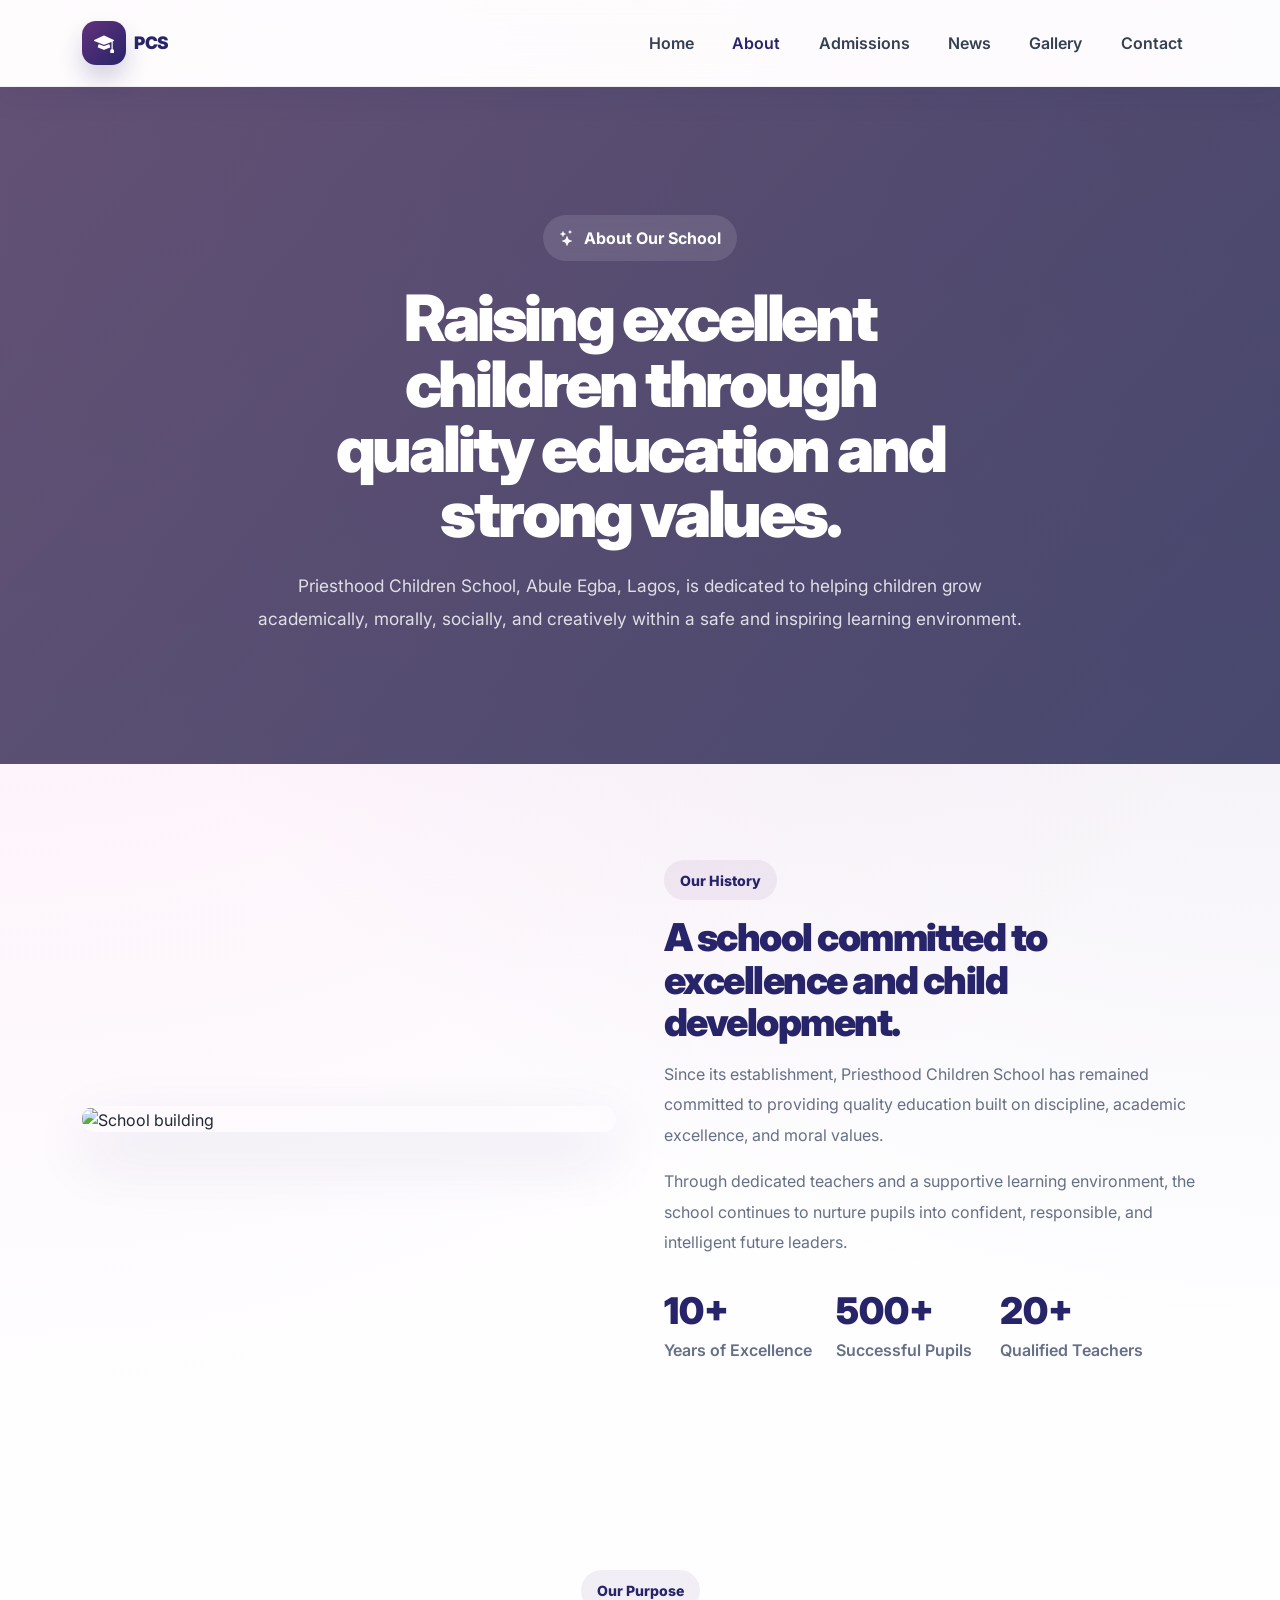
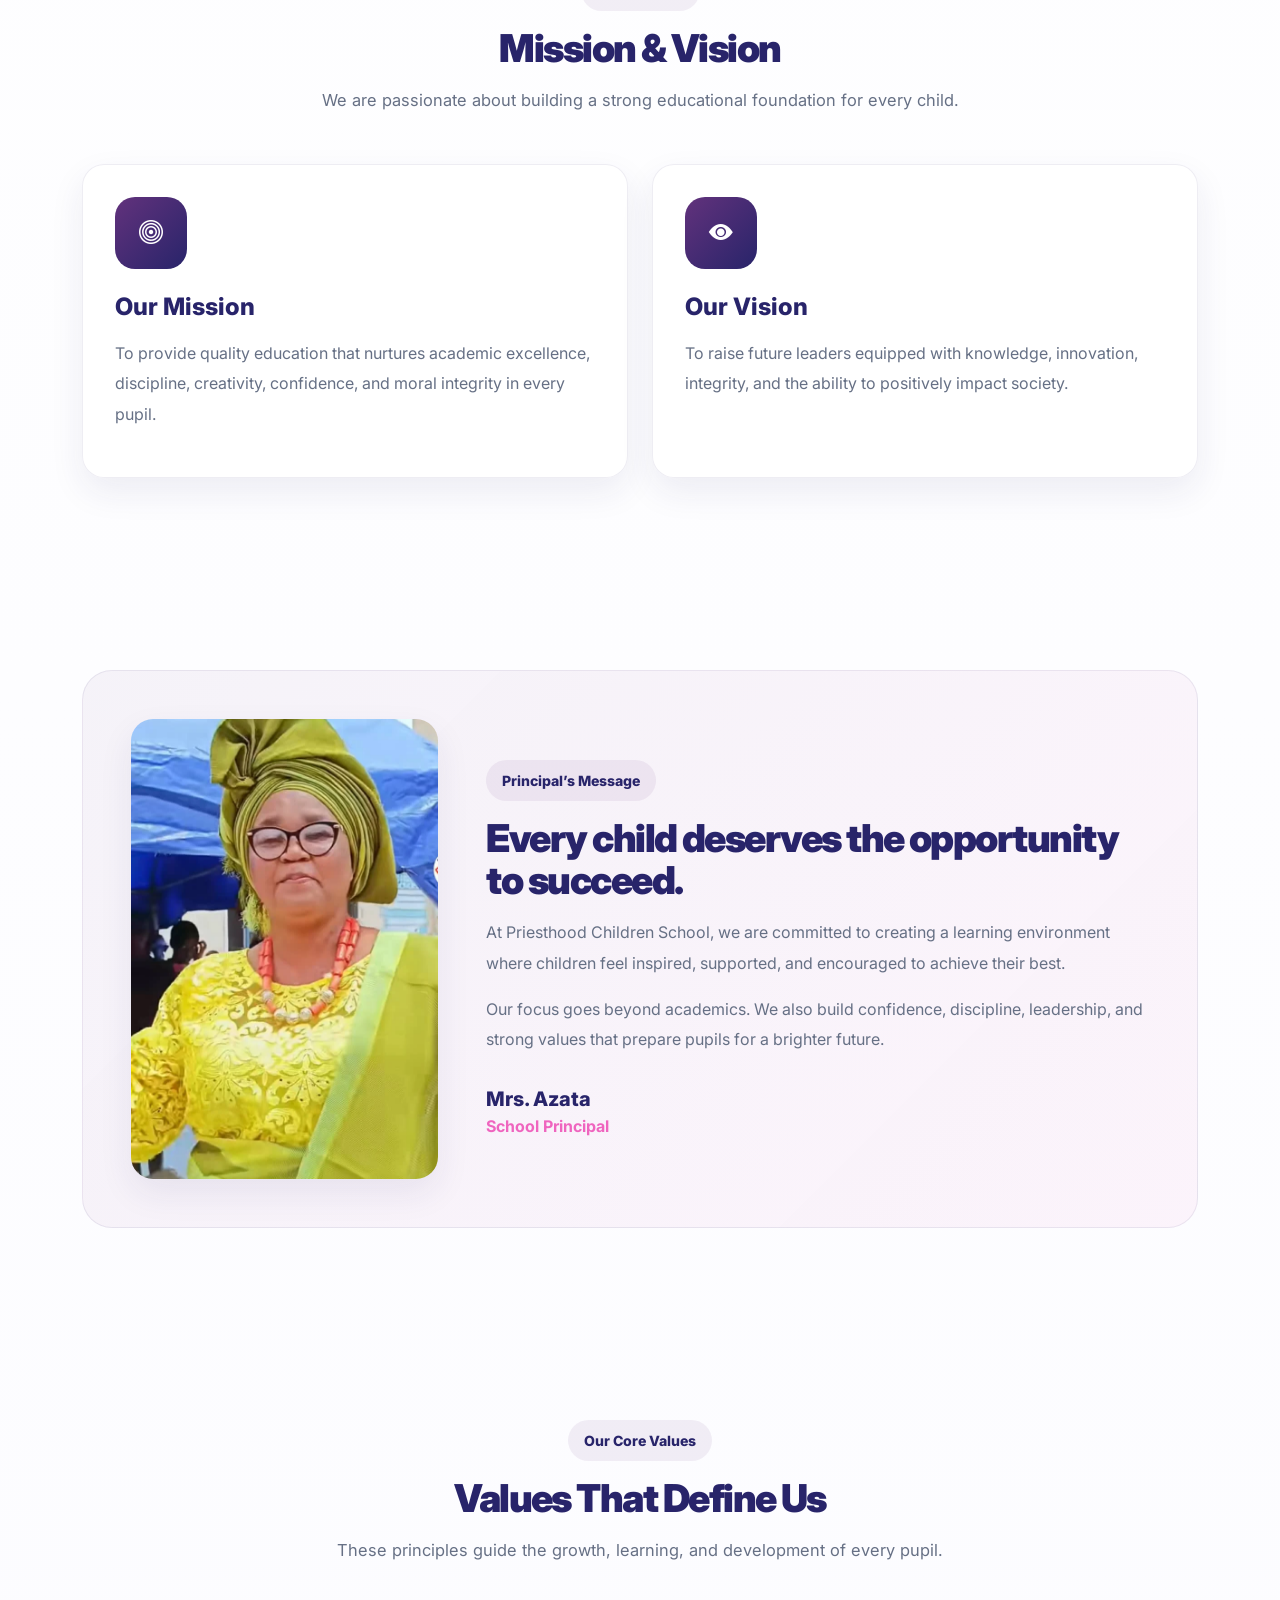
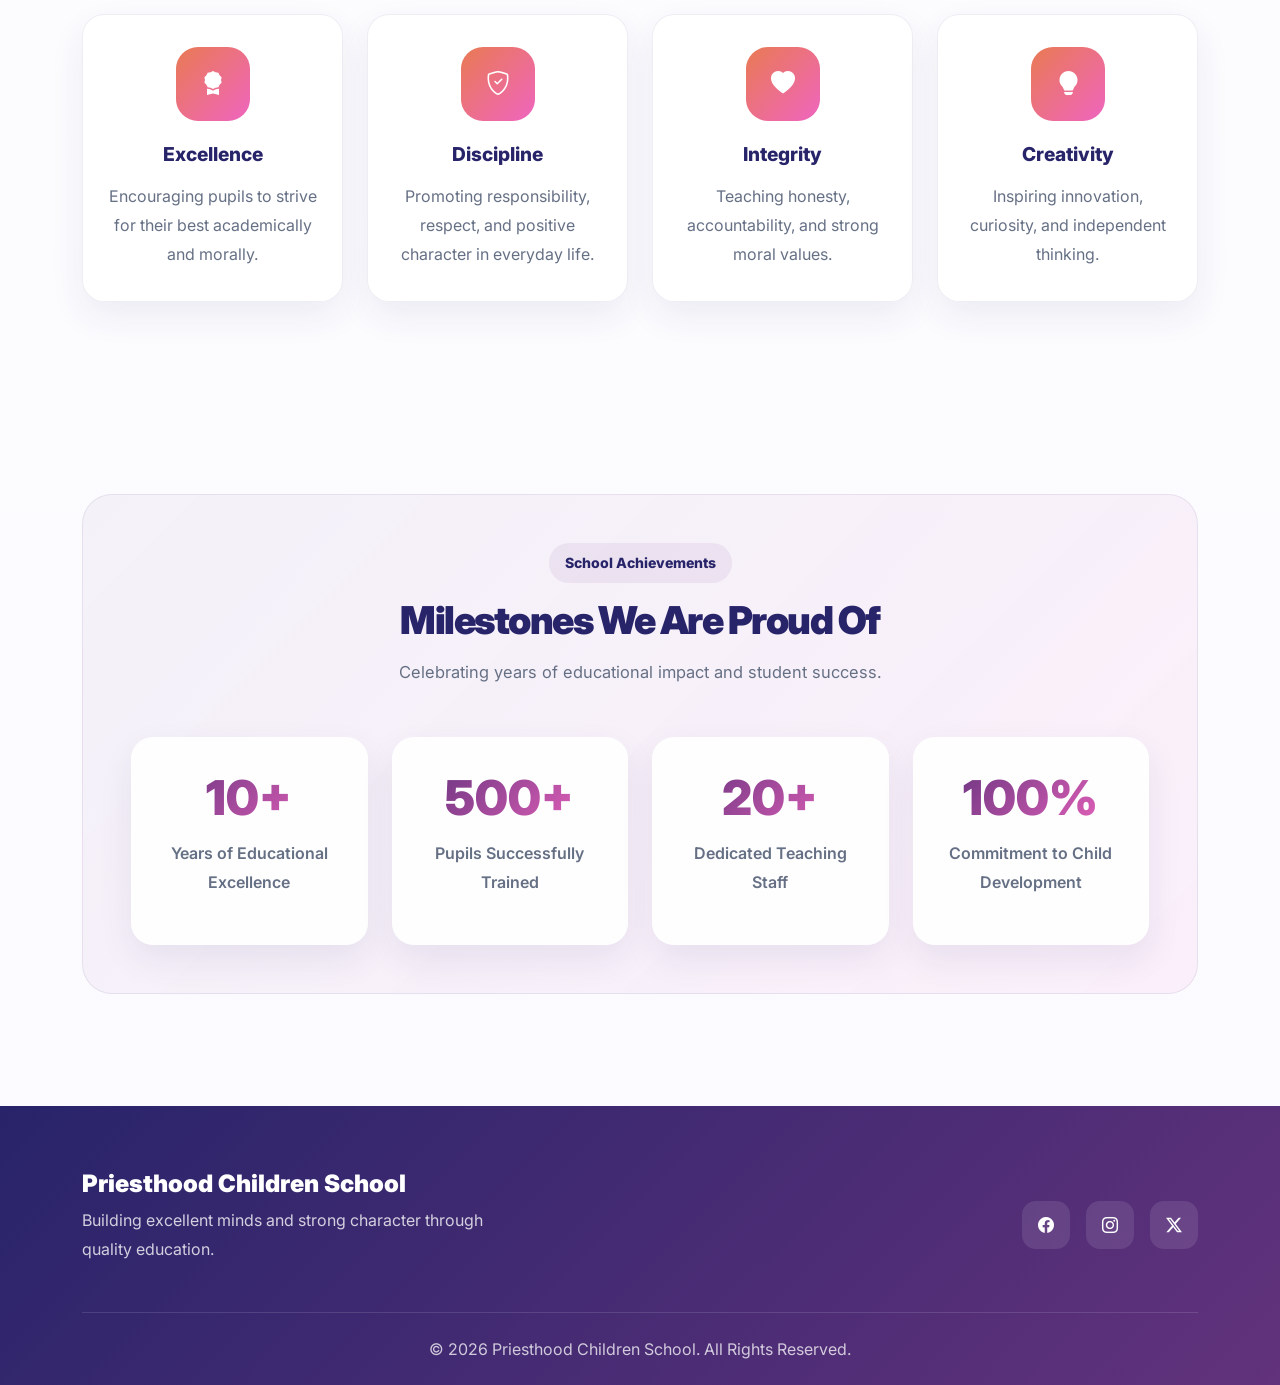
==== commit ab835d92: "Improved on website" ====
--- a/about.html
+++ b/about.html
@@ -343,7 +343,7 @@
     <div class="container">
       <div class="footer-content">
         <div>
-          <h4 class="footer-logo">School Name</h4>
+          <h4 class="footer-logo">Priesthood Children School</h4>
 
           <p class="footer-text">
             Building excellent minds and strong character through quality education.
@@ -359,7 +359,7 @@
 
       <div class="footer-bottom">
         <p>
-          © 2026 School Name. All Rights Reserved.
+          © 2026 Priesthood Children School. All Rights Reserved.
         </p>
       </div>
     </div>
